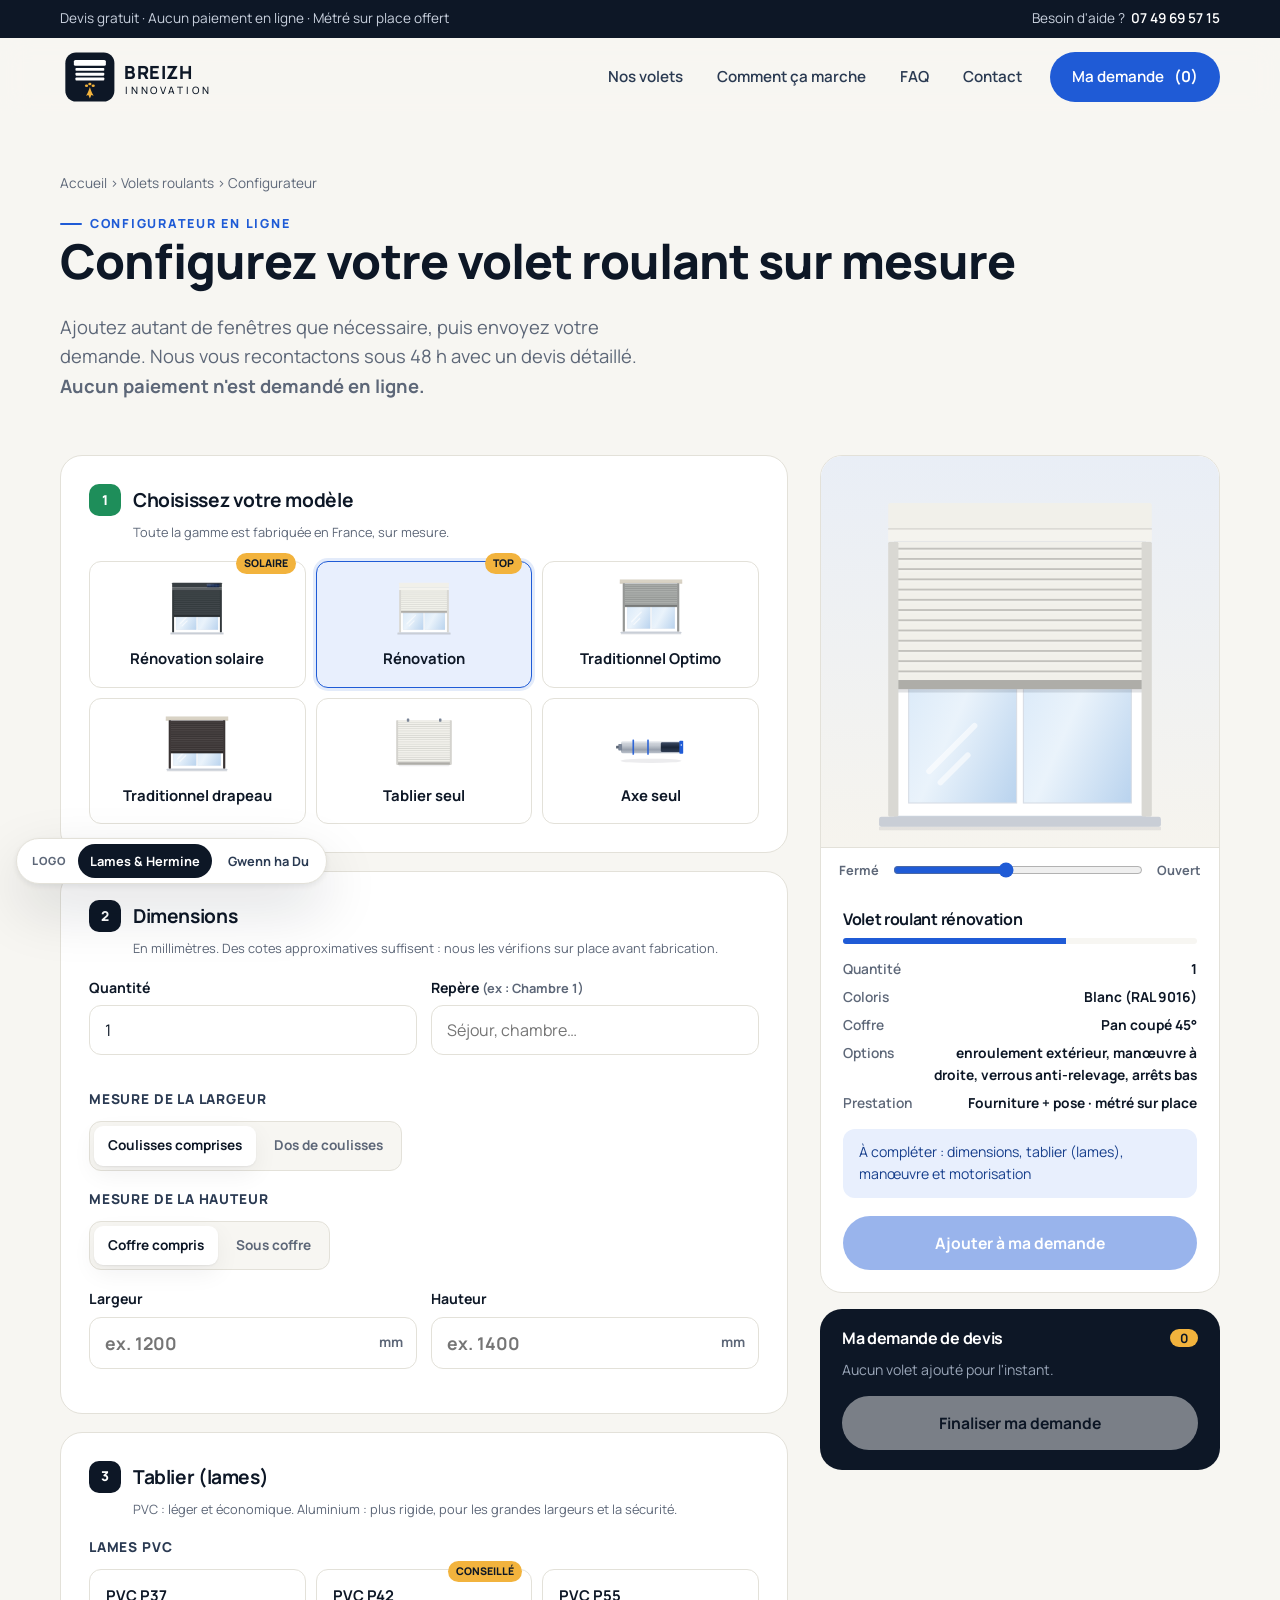
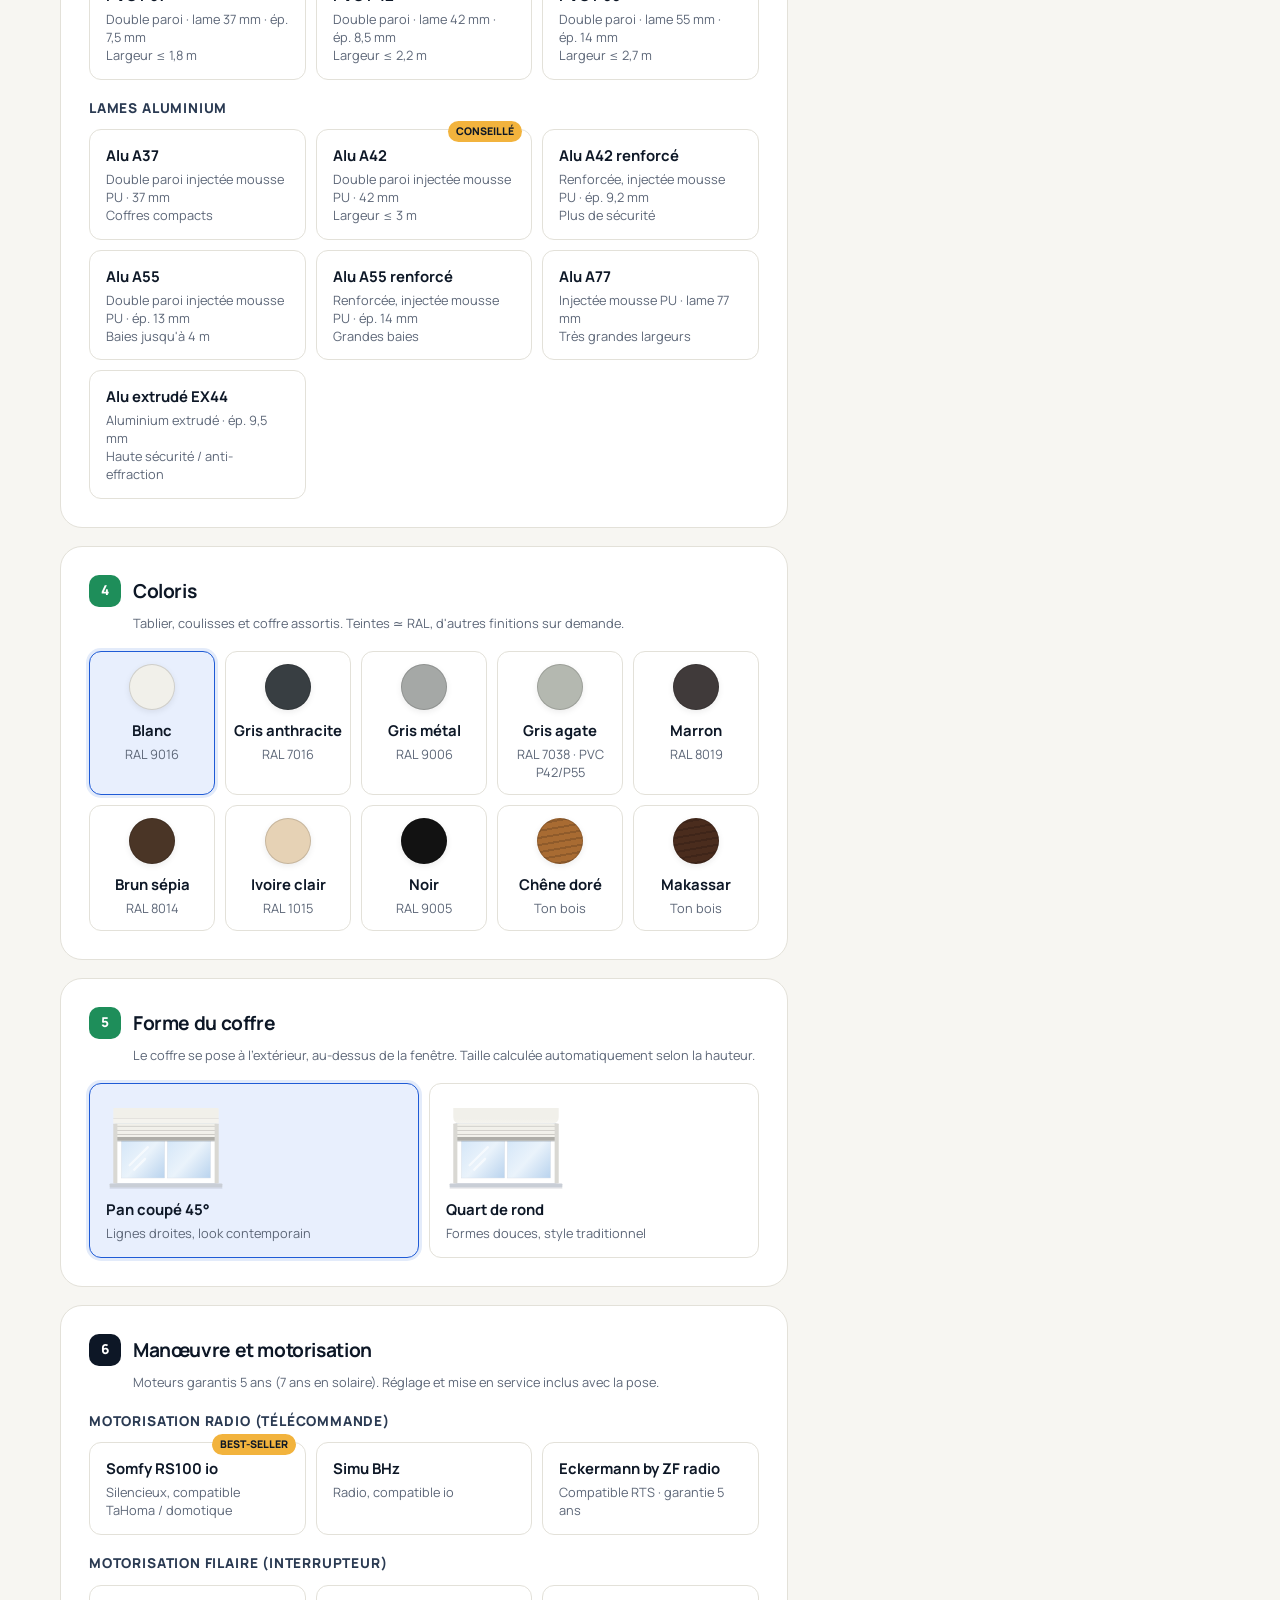
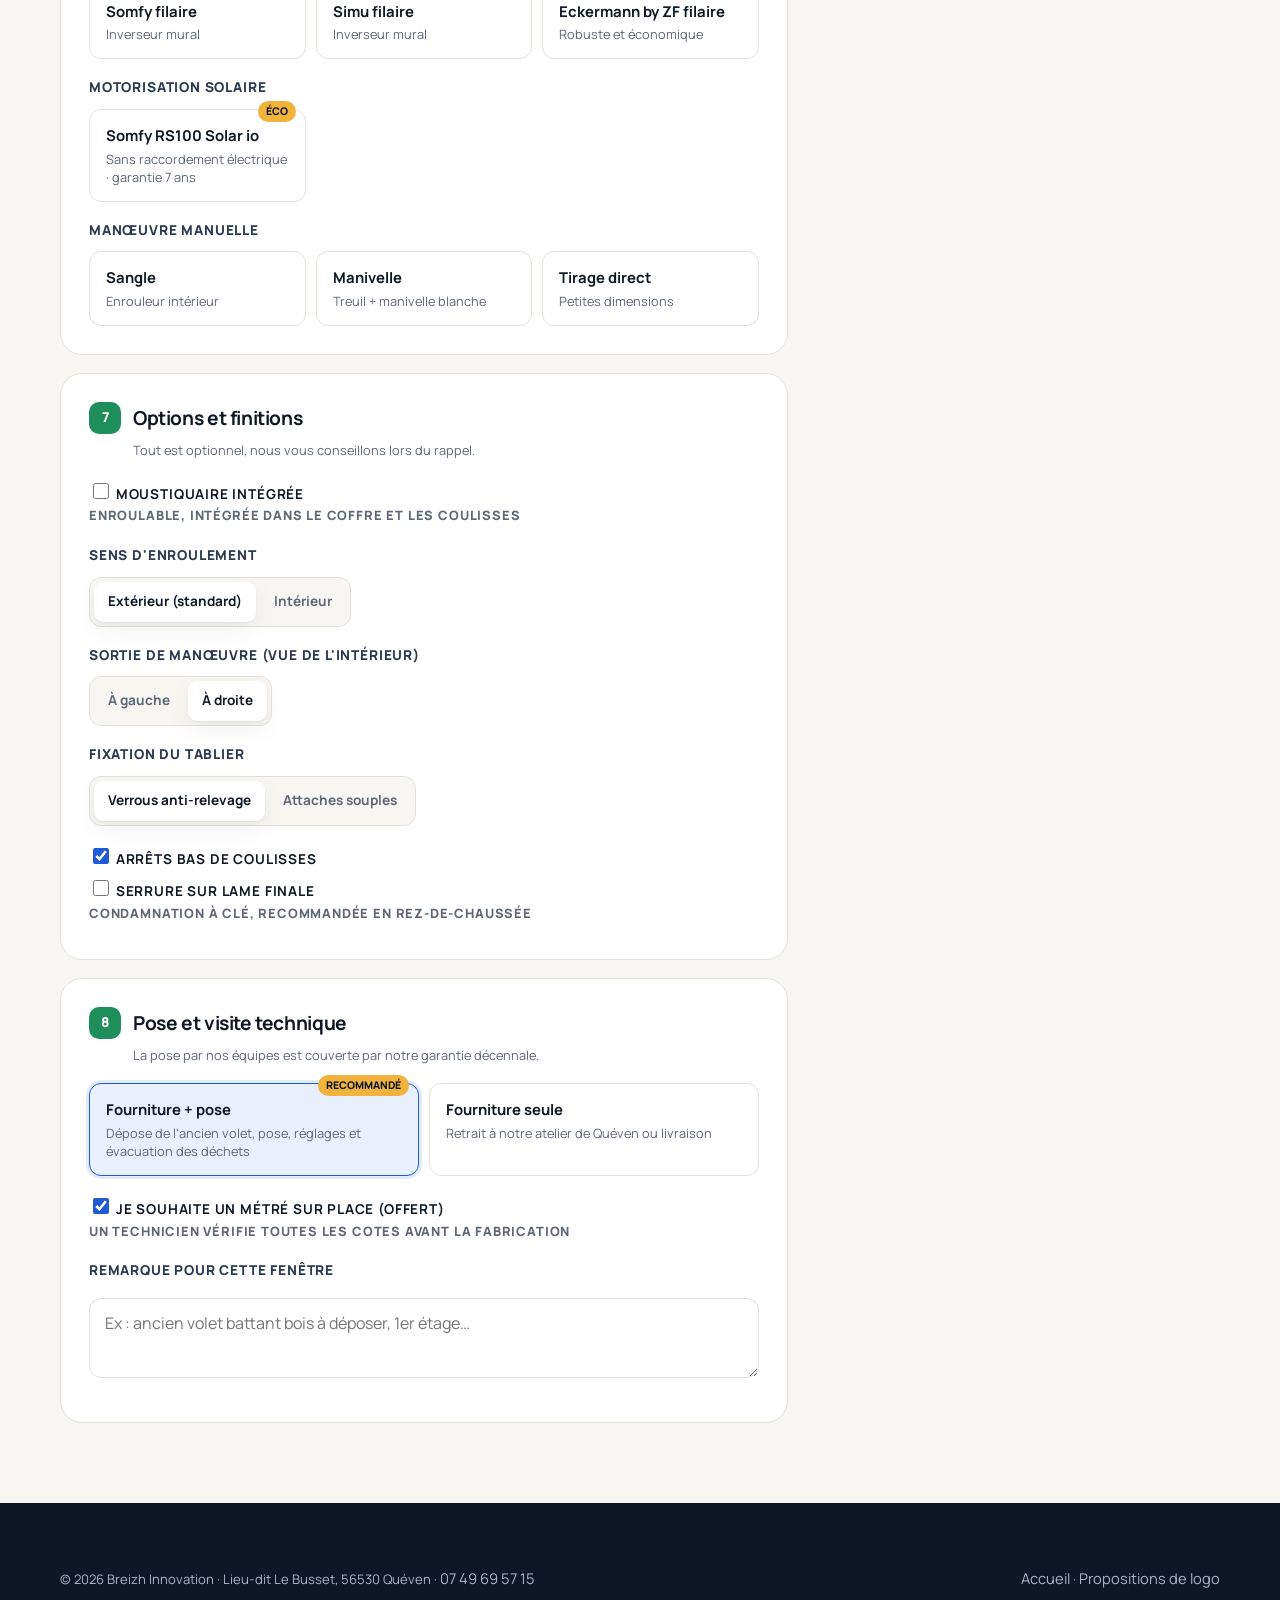
==== commande.html @ 9091b559 "Site Breizh Innovation : volets roulants sur mesure Co-Authored-By: Claude Opus 5.5 <noreply@anthrop" ====
<!doctype html>
<html lang="fr">
<head>
<meta charset="utf-8">
<meta name="viewport" content="width=device-width, initial-scale=1">
<meta name="robots" content="noindex">
<title>Configurer mon volet roulant — Breizh Innovation</title>
<meta name="description" content="Configurez votre volet roulant sur mesure en ligne : dimensions, tablier, coloris, motorisation. Devis gratuit sous 48 h, sans paiement en ligne.">
<link rel="icon" href="assets/favicon.svg" type="image/svg+xml">
<link rel="preconnect" href="https://fonts.googleapis.com">
<link rel="preconnect" href="https://fonts.gstatic.com" crossorigin>
<link href="https://fonts.googleapis.com/css2?family=Manrope:wght@400;500;600;700;800&display=swap" rel="stylesheet">
<link rel="stylesheet" href="assets/css/style.css">
</head>
<body>

<div class="topbar">
  <div class="container">
    <span class="hide-sm">Devis gratuit · Aucun paiement en ligne · Métré sur place offert</span>
    <span>Besoin d'aide ? <a href="tel:+33749695715">07 49 69 57 15</a></span>
  </div>
</div>

<header class="header">
  <div class="container">
    <a class="brand" href="index.html" aria-label="Breizh Innovation, accueil">
      <span class="brand-logo" data-logo="light"></span>
    </a>
    <button class="burger" aria-label="Menu" aria-expanded="false"><span></span><span></span><span></span></button>
    <nav class="nav" aria-label="Navigation principale">
      <a href="index.html#produits">Nos volets</a>
      <a href="index.html#methode">Comment ça marche</a>
      <a href="index.html#faq">FAQ</a>
      <a href="index.html#contact">Contact</a>
      <a class="btn btn-primary" href="#ma-demande">Ma demande <b id="navCount">(0)</b></a>
    </nav>
  </div>
</header>

<main>
  <section class="page-hero">
    <div class="container">
      <div class="breadcrumb"><a href="index.html">Accueil</a> › <a href="index.html#produits">Volets roulants</a> › Configurateur</div>
      <span class="eyebrow">Configurateur en ligne</span>
      <h1 style="font-size:clamp(2rem,4vw,3rem)">Configurez votre volet roulant sur mesure</h1>
      <p class="lead">Ajoutez autant de fenêtres que nécessaire, puis envoyez votre demande. Nous vous recontactons sous 48 h avec un devis détaillé. <strong>Aucun paiement n'est demandé en ligne.</strong></p>
    </div>
  </section>

  <div class="container conf" id="configurator">
    <form class="conf-steps" id="confForm" novalidate autocomplete="off"></form>

    <aside class="conf-aside" aria-label="Aperçu et récapitulatif">
      <div class="preview-card">
        <div class="preview-stage" id="preview"></div>
        <div class="preview-ctrl">
          <span>Fermé</span>
          <input type="range" id="openRange" min="0" max="100" value="45" aria-label="Position du volet dans l'aperçu">
          <span>Ouvert</span>
        </div>
        <div class="recap">
          <h4 id="recapTitle">Récapitulatif</h4>
          <div class="progress" aria-hidden="true"><i id="progressBar"></i></div>
          <dl id="recapList"></dl>
          <div id="recapAlert"></div>
          <div class="actions">
            <button type="button" class="btn btn-primary btn-block" id="addBtn">Ajouter à ma demande</button>
          </div>
        </div>
      </div>

      <div class="cart" id="ma-demande">
        <h4>Ma demande de devis <b id="cartCount">0</b></h4>
        <div id="cartList"><p class="cart-empty">Aucun volet ajouté pour l'instant.</p></div>
        <button type="button" class="btn btn-light btn-block" id="checkoutBtn" disabled>Finaliser ma demande</button>
      </div>
    </aside>
  </div>

  <!-- Finalisation -->
  <section class="checkout section" id="checkout" style="padding-top:0">
    <div class="container" style="max-width:920px">
      <div class="form-card" id="checkoutCard">
        <span class="eyebrow">Dernière étape</span>
        <h2>Vos coordonnées</h2>
        <p class="hint" style="margin-bottom:22px">Vérifiez votre demande et indiquez où nous pouvons vous joindre. Rien n'est facturé à ce stade.</p>
        <div class="order-lines" id="orderLines"></div>

        <form id="customerForm" novalidate>
          <div class="field">
            <span class="conf-group-title">Vous êtes</span>
            <div class="seg">
              <input type="radio" name="profil" id="pPart" value="Particulier" checked><label for="pPart">Particulier</label>
              <input type="radio" name="profil" id="pPro" value="Professionnel"><label for="pPro">Professionnel</label>
            </div>
          </div>
          <div class="row-2">
            <div class="field"><label for="fNom">Nom et prénom <span class="req">*</span></label><input class="input" id="fNom" name="nom" required autocomplete="name"></div>
            <div class="field"><label for="fSoc">Société <span class="hint">(si pro)</span></label><input class="input" id="fSoc" name="societe" autocomplete="organization"></div>
          </div>
          <div class="row-2">
            <div class="field"><label for="fTel">Téléphone <span class="req">*</span></label><input class="input" id="fTel" name="tel" type="tel" required autocomplete="tel"></div>
            <div class="field"><label for="fMail">E-mail <span class="req">*</span></label><input class="input" id="fMail" name="email" type="email" required autocomplete="email"></div>
          </div>
          <div class="field"><label for="fAdr">Adresse du chantier <span class="req">*</span></label><input class="input" id="fAdr" name="adresse" required autocomplete="street-address"></div>
          <div class="row-2">
            <div class="field"><label for="fCp">Code postal <span class="req">*</span></label><input class="input" id="fCp" name="cp" required inputmode="numeric" maxlength="5" autocomplete="postal-code"></div>
            <div class="field"><label for="fVille">Commune <span class="req">*</span></label><input class="input" id="fVille" name="ville" required autocomplete="address-level2"></div>
          </div>
          <div class="row-2">
            <div class="field"><label for="fCreneau">Meilleur moment pour vous rappeler</label>
              <select class="input" id="fCreneau" name="creneau"><option>Peu importe</option><option>Matin (8h–12h)</option><option>Début d'après-midi (13h30–16h)</option><option>Fin de journée (16h–19h)</option></select>
            </div>
            <div class="field"><label for="fDelai">Délai souhaité</label>
              <select class="input" id="fDelai" name="delai"><option>Dès que possible</option><option>Dans le mois</option><option>Dans 1 à 3 mois</option><option>Je me renseigne</option></select>
            </div>
          </div>
          <div class="field"><label for="fMsg">Précisions (accès, étage, photos à envoyer…)</label><textarea class="input" id="fMsg" name="message"></textarea></div>
          <label class="check"><input type="checkbox" id="fRgpd" required> J'accepte que Breizh Innovation utilise ces informations pour établir mon devis et me recontacter. Aucune donnée n'est transmise à des tiers.</label>
          <div class="alert alert-info" style="margin:0 0 18px">
            <svg width="18" height="18" viewBox="0 0 24 24" fill="none" stroke="currentColor" stroke-width="2" stroke-linecap="round" stroke-linejoin="round" style="flex:none;margin-top:2px"><circle cx="12" cy="12" r="10"/><path d="M12 16v-4M12 8h.01"/></svg>
            <span>Votre demande n'engage à rien. Le prix définitif vous est communiqué par devis après vérification des cotes ; le règlement se fait directement avec l'entreprise.</span>
          </div>
          <button class="btn btn-primary btn-block" type="submit">Envoyer ma demande de devis</button>
        </form>
      </div>

      <div class="form-card success" id="successCard" hidden>
        <div class="ico"><svg viewBox="0 0 24 24" fill="none" stroke="currentColor" stroke-width="2.4" stroke-linecap="round" stroke-linejoin="round"><path d="M20 6 9 17l-5-5"/></svg></div>
        <h2>Merci, votre demande est prête !</h2>
        <p class="lead" style="margin:0 auto">Votre messagerie s'est ouverte avec le détail de votre commande : il vous suffit de cliquer sur « Envoyer ». Nous vous rappelons sous 48 h.</p>
        <div class="ref" id="orderRef"></div>
        <div style="display:flex;gap:10px;justify-content:center;flex-wrap:wrap" class="no-print">
          <a class="btn btn-primary" id="mailAgain" href="#">Ouvrir à nouveau l'e-mail</a>
          <button class="btn btn-ghost" type="button" onclick="window.print()">Imprimer le récapitulatif</button>
          <a class="btn btn-ghost" href="index.html">Retour à l'accueil</a>
        </div>
      </div>
    </div>
  </section>
</main>

<footer class="footer">
  <div class="container">
    <div class="footer-bottom" style="margin-top:0;border:0;padding-top:0">
      <span>© <span data-year></span> Breizh Innovation · Lieu-dit Le Busset, 56530 Quéven · <a href="tel:+33749695715">07 49 69 57 15</a></span>
      <span><a href="index.html">Accueil</a> · <a href="logos.html">Propositions de logo</a></span>
    </div>
  </div>
</footer>

<script src="assets/js/common.js"></script>
<script src="assets/js/configurateur.js"></script>
</body>
</html>
---- assets/css/style.css ----
/* ==========================================================
   Breizh Innovation — Volets roulants sur mesure
   ========================================================== */
:root{
  --ink:#0D1726;
  --ink-2:#18253A;
  --ink-3:#2A3A52;
  --paper:#F7F6F2;
  --white:#FFFFFF;
  --line:#E3E1D9;
  --muted:#5D6778;
  --accent:#1F5BD6;
  --accent-dark:#1747A8;
  --accent-soft:#E8EFFD;
  --gold:#F2B33D;
  --ok:#1E8E5A;
  --danger:#C53B3B;
  --radius:14px;
  --radius-lg:22px;
  --shadow:0 1px 2px rgba(13,23,38,.06),0 8px 24px rgba(13,23,38,.06);
  --shadow-lg:0 2px 6px rgba(13,23,38,.08),0 24px 60px rgba(13,23,38,.14);
  --font:"Manrope",system-ui,-apple-system,"Segoe UI",Roboto,sans-serif;
  --max:1200px;
}
*{box-sizing:border-box}
html{scroll-behavior:smooth}
body{margin:0;font-family:var(--font);color:var(--ink);background:var(--paper);line-height:1.6;-webkit-font-smoothing:antialiased;font-size:16px}
img,svg{display:block;max-width:100%}
a{color:inherit}
h1,h2,h3,h4{line-height:1.15;margin:0 0 .5em;letter-spacing:-.02em}
h1{font-size:clamp(2.2rem,5vw,3.8rem);font-weight:800}
h2{font-size:clamp(1.8rem,3.4vw,2.6rem);font-weight:800}
h3{font-size:1.2rem;font-weight:700}
p{margin:0 0 1em}
.container{width:100%;max-width:var(--max);margin:0 auto;padding:0 20px}
.eyebrow{display:inline-flex;align-items:center;gap:8px;font-size:.78rem;font-weight:800;letter-spacing:.14em;text-transform:uppercase;color:var(--accent)}
.eyebrow::before{content:"";width:22px;height:2px;background:currentColor;border-radius:2px}
.lead{font-size:1.15rem;color:var(--muted);max-width:620px}
.section{padding:96px 0}
.section-head{display:flex;justify-content:space-between;align-items:end;gap:24px;margin-bottom:44px;flex-wrap:wrap}
.section-head p{margin:0}
.center{text-align:center}
.center .lead{margin-inline:auto}

/* Buttons */
.btn{display:inline-flex;align-items:center;justify-content:center;gap:10px;padding:14px 24px;border-radius:999px;font-weight:700;font-size:.98rem;text-decoration:none;border:2px solid transparent;cursor:pointer;transition:.2s ease;font-family:inherit;white-space:nowrap}
.btn svg{width:18px;height:18px}
.btn-primary{background:var(--accent);color:#fff}
.btn-primary:hover{background:var(--accent-dark);transform:translateY(-1px);box-shadow:0 10px 24px rgba(31,91,214,.3)}
.btn-dark{background:var(--ink);color:#fff}
.btn-dark:hover{background:var(--ink-3)}
.btn-ghost{background:transparent;border-color:var(--line);color:var(--ink)}
.btn-ghost:hover{border-color:var(--ink)}
.btn-light{background:#fff;color:var(--ink)}
.btn-light:hover{background:var(--paper)}
.btn-outline-light{border-color:rgba(255,255,255,.35);color:#fff}
.btn-outline-light:hover{border-color:#fff}
.btn-sm{padding:10px 18px;font-size:.9rem}
.btn-block{width:100%}
.btn[disabled]{opacity:.45;pointer-events:none}

/* Top bar & header */
.topbar{background:var(--ink);color:#C9D1DE;font-size:.85rem}
.topbar .container{display:flex;justify-content:space-between;gap:16px;padding-top:8px;padding-bottom:8px;flex-wrap:wrap}
.topbar a{text-decoration:none;color:#fff;font-weight:600}
.topbar span{display:inline-flex;align-items:center;gap:6px}
.header{position:sticky;top:0;z-index:50;background:rgba(247,246,242,.88);backdrop-filter:saturate(1.4) blur(14px);border-bottom:1px solid transparent;transition:.25s}
.header.scrolled{border-color:var(--line);background:rgba(255,255,255,.92)}
.header .container{display:flex;align-items:center;justify-content:space-between;height:78px;gap:20px}
.brand{display:flex;align-items:center;gap:12px;text-decoration:none}
.brand img{height:50px;width:auto;border-radius:4px}
.brand-logo{display:block;height:64px;min-width:150px}
.brand-logo svg{height:100%;width:auto}
.footer .brand-logo{height:72px}
.logo-switch{position:fixed;left:16px;bottom:16px;z-index:90;display:flex;align-items:center;gap:4px;background:#fff;border:1px solid var(--line);border-radius:999px;padding:5px;box-shadow:var(--shadow-lg);font-size:.8rem}
.logo-switch span{font-weight:800;color:var(--muted);padding:0 8px 0 10px;text-transform:uppercase;letter-spacing:.08em;font-size:.7rem}
.logo-switch button{border:0;background:none;font-family:inherit;font-weight:700;font-size:.8rem;padding:8px 12px;border-radius:999px;cursor:pointer;color:var(--ink-3)}
.logo-switch button[aria-pressed="true"]{background:var(--ink);color:#fff}
.brand-text{display:flex;flex-direction:column;line-height:1.05}
.brand-text strong{font-size:1.05rem;font-weight:800;letter-spacing:.02em}
.brand-text small{font-size:.72rem;color:var(--muted);font-weight:600;letter-spacing:.06em;text-transform:uppercase}
.nav{display:flex;align-items:center;gap:6px}
.nav a{white-space:nowrap;text-decoration:none;font-weight:600;font-size:.95rem;padding:10px 14px;border-radius:999px;color:var(--ink-3)}
.nav a:hover,.nav a.active{color:var(--ink);background:rgba(13,23,38,.06)}
.nav .btn{margin-left:8px;padding:11px 20px;color:#fff}
.nav .btn:hover{background:var(--accent-dark);color:#fff}
.burger{display:none;background:none;border:0;width:44px;height:44px;cursor:pointer;border-radius:10px}
.burger span{display:block;width:22px;height:2px;background:var(--ink);margin:5px auto;border-radius:2px;transition:.25s}

/* Hero */
.hero{position:relative;overflow:hidden;padding:72px 0 96px}
.hero::before{content:"";position:absolute;inset:0;background:radial-gradient(900px 500px at 85% 10%,rgba(31,91,214,.12),transparent 60%),radial-gradient(700px 400px at 0% 100%,rgba(242,179,61,.12),transparent 60%);pointer-events:none}
.hero .container{position:relative;display:grid;grid-template-columns:1.05fr .95fr;gap:56px;align-items:center}
.hero h1 span{color:var(--accent)}
.hero .lead{margin-bottom:30px}
.hero-ctas{display:flex;gap:12px;flex-wrap:wrap;margin-bottom:36px}
.hero-proof{display:flex;gap:28px;flex-wrap:wrap}
.hero-proof div{display:flex;flex-direction:column}
.hero-proof strong{font-size:1.7rem;font-weight:800;letter-spacing:-.02em}
.hero-proof small{color:var(--muted);font-size:.85rem;font-weight:600}
.hero-visual{position:relative}
.hero-card{background:#fff;border-radius:var(--radius-lg);box-shadow:var(--shadow-lg);padding:22px;position:relative}
.hero-card svg{width:100%;height:auto}
.hero-badge{position:absolute;background:#fff;border-radius:14px;box-shadow:var(--shadow-lg);padding:12px 16px;display:flex;align-items:center;gap:12px;font-size:.85rem;font-weight:700}
.hero-badge small{display:block;color:var(--muted);font-weight:600;font-size:.75rem}
.hero-badge .ico{width:38px;height:38px;border-radius:10px;display:grid;place-items:center;background:var(--accent-soft);color:var(--accent)}
.hero-badge .ico svg{width:20px;height:20px}
.hero-badge.b1{left:-28px;bottom:48px}
.hero-badge.b2{right:-18px;top:46%}
.hero-remote{display:flex;justify-content:center;gap:10px;margin-top:14px}
.hero-remote button{width:44px;height:44px;border-radius:12px;border:1px solid var(--line);background:var(--paper);cursor:pointer;display:grid;place-items:center;transition:.2s}
.hero-remote button:hover{background:var(--ink);color:#fff;border-color:var(--ink)}
.hero-remote button svg{width:18px;height:18px}

/* Trust strip */
.trust{background:var(--ink);color:#fff;padding:28px 0}
.trust .container{display:grid;grid-template-columns:repeat(4,1fr);gap:20px}
.trust-item{display:flex;align-items:center;gap:14px}
.trust-item .ico{flex:none;width:46px;height:46px;border-radius:12px;background:rgba(255,255,255,.08);display:grid;place-items:center;color:var(--gold)}
.trust-item .ico svg{width:22px;height:22px}
.trust-item strong{display:block;font-size:.98rem}
.trust-item small{color:#9AA6B8;font-size:.82rem}

/* Product cards */
.products{display:grid;grid-template-columns:repeat(3,1fr);gap:22px}
.product{background:#fff;border:1px solid var(--line);border-radius:var(--radius-lg);overflow:hidden;display:flex;flex-direction:column;transition:.25s}
.product:hover{transform:translateY(-4px);box-shadow:var(--shadow-lg);border-color:transparent}
.product-visual{background:linear-gradient(180deg,#EEF2F8,#F7F6F2);padding:26px 30px 0;position:relative;aspect-ratio:4/3;display:flex;align-items:flex-end;justify-content:center}
.product-visual svg{height:90%;width:auto;max-width:82%}
.product-tag{position:absolute;top:16px;left:16px;background:var(--ink);color:#fff;font-size:.72rem;font-weight:800;padding:6px 10px;border-radius:999px;letter-spacing:.04em;text-transform:uppercase}
.product-tag.gold{background:var(--gold);color:var(--ink)}
.product-body{padding:24px;display:flex;flex-direction:column;flex:1}
.product-body p{color:var(--muted);font-size:.95rem}
.product-feats{list-style:none;padding:0;margin:0 0 22px;display:flex;flex-wrap:wrap;gap:6px}
.product-feats li{font-size:.78rem;font-weight:700;background:var(--paper);border:1px solid var(--line);padding:5px 10px;border-radius:999px;color:var(--ink-3)}
.product-actions{margin-top:auto;display:flex;gap:10px}
.product-actions .btn{flex:1;padding:12px 16px;font-size:.9rem}

/* Steps */
.steps{display:grid;grid-template-columns:repeat(4,1fr);gap:20px;counter-reset:step}
.step{background:#fff;border:1px solid var(--line);border-radius:var(--radius-lg);padding:28px 24px;position:relative}
.step::before{counter-increment:step;content:"0" counter(step);font-size:.85rem;font-weight:800;color:var(--accent);background:var(--accent-soft);padding:6px 10px;border-radius:8px;display:inline-block;margin-bottom:18px}
.step p{color:var(--muted);font-size:.95rem;margin:0}

/* Split section */
.split{display:grid;grid-template-columns:1fr 1fr;gap:64px;align-items:center}
.feature-list{list-style:none;padding:0;margin:26px 0 0;display:grid;gap:18px}
.feature-list li{display:flex;gap:14px}
.feature-list .ico{flex:none;width:42px;height:42px;border-radius:12px;background:var(--accent-soft);color:var(--accent);display:grid;place-items:center}
.feature-list .ico svg{width:20px;height:20px}
.feature-list strong{display:block}
.feature-list span{color:var(--muted);font-size:.95rem}
.dark{background:var(--ink);color:#fff}
.dark .lead,.dark .feature-list span{color:#A9B4C6}
.dark .feature-list .ico{background:rgba(255,255,255,.08);color:var(--gold)}
.dark .eyebrow{color:var(--gold)}

/* Motor brands */
.motors{display:grid;grid-template-columns:repeat(3,1fr);gap:16px;margin-top:8px}
.motor{background:var(--ink-2);border:1px solid rgba(255,255,255,.08);border-radius:var(--radius);padding:22px}
.motor strong{font-size:1.25rem;letter-spacing:.02em}
.motor p{color:#A9B4C6;font-size:.9rem;margin:.4em 0 0}
.motor .pill{display:inline-block;margin-top:12px;font-size:.75rem;font-weight:700;color:var(--gold);border:1px solid rgba(242,179,61,.35);padding:3px 10px;border-radius:999px}

/* Colors band */
.swatch-band{display:flex;flex-wrap:wrap;gap:14px;margin-top:28px}
.swatch-chip{display:flex;align-items:center;gap:10px;background:#fff;border:1px solid var(--line);padding:8px 14px 8px 8px;border-radius:999px;font-size:.85rem;font-weight:700}
.swatch-chip i{width:28px;height:28px;border-radius:50%;box-shadow:inset 0 0 0 1px rgba(0,0,0,.12)}

/* Zone */
.zone-card{background:#fff;border-radius:var(--radius-lg);border:1px solid var(--line);padding:28px}
.cities{display:flex;flex-wrap:wrap;gap:8px;margin-top:18px}
.cities span{background:var(--paper);border:1px solid var(--line);padding:6px 12px;border-radius:999px;font-size:.85rem;font-weight:600}

/* FAQ */
.faq{max-width:820px;margin:0 auto}
.faq details{background:#fff;border:1px solid var(--line);border-radius:var(--radius);margin-bottom:12px;padding:0 22px}
.faq summary{cursor:pointer;list-style:none;padding:20px 0;font-weight:700;display:flex;justify-content:space-between;gap:16px;align-items:center}
.faq summary::-webkit-details-marker{display:none}
.faq summary::after{content:"+";font-size:1.5rem;font-weight:400;color:var(--accent);transition:.2s}
.faq details[open] summary::after{transform:rotate(45deg)}
.faq details p{color:var(--muted);padding-bottom:20px;margin:0}

/* CTA band */
.cta-band{background:linear-gradient(120deg,var(--accent),#163E95);color:#fff;border-radius:28px;padding:56px;display:flex;justify-content:space-between;align-items:center;gap:30px;flex-wrap:wrap;position:relative;overflow:hidden}
.cta-band::after{content:"";position:absolute;right:-40px;top:-40px;width:320px;height:320px;background:repeating-linear-gradient(0deg,rgba(255,255,255,.07) 0 14px,transparent 14px 22px);border-radius:24px;transform:rotate(-8deg)}
.cta-band h2{margin:0 0 .3em}
.cta-band p{margin:0;color:#D6E1FA}
.cta-band .actions{display:flex;gap:12px;flex-wrap:wrap;position:relative;z-index:1}

/* Contact */
.contact-grid{display:grid;grid-template-columns:.9fr 1.1fr;gap:40px}
.info-card{background:var(--ink);color:#fff;border-radius:var(--radius-lg);padding:36px}
.info-row{display:flex;gap:14px;padding:16px 0;border-bottom:1px solid rgba(255,255,255,.08)}
.info-row:last-child{border:0}
.info-row .ico{flex:none;width:40px;height:40px;border-radius:10px;background:rgba(255,255,255,.08);color:var(--gold);display:grid;place-items:center}
.info-row .ico svg{width:18px;height:18px}
.info-row small{display:block;color:#9AA6B8;font-size:.8rem;font-weight:600}
.info-row a{text-decoration:none;font-weight:700}
.form-card{background:#fff;border:1px solid var(--line);border-radius:var(--radius-lg);padding:36px}

/* Forms */
.field{display:flex;flex-direction:column;gap:6px;margin-bottom:16px}
.field label{font-weight:700;font-size:.88rem}
.field label .req{color:var(--danger)}
.input,select.input,textarea.input{font-family:inherit;font-size:1rem;padding:13px 15px;border:1.5px solid var(--line);border-radius:12px;background:#fff;color:var(--ink);transition:.15s;width:100%}
.input:focus{outline:none;border-color:var(--accent);box-shadow:0 0 0 4px rgba(31,91,214,.12)}
.input.invalid{border-color:var(--danger)}
textarea.input{min-height:120px;resize:vertical}
.row-2{display:grid;grid-template-columns:1fr 1fr;gap:14px}
.check{display:flex;gap:10px;align-items:flex-start;font-size:.88rem;color:var(--muted);margin:8px 0 18px}
.check input{margin-top:4px;accent-color:var(--accent);width:16px;height:16px}
.hint{font-size:.8rem;color:var(--muted)}
.error-msg{font-size:.8rem;color:var(--danger);font-weight:600}

/* Footer */
.footer{background:var(--ink);color:#A9B4C6;padding:64px 0 28px;margin-top:0}
.footer-grid{display:grid;grid-template-columns:1.4fr 1fr 1fr 1fr;gap:36px}
.footer h4{color:#fff;font-size:.95rem;margin-bottom:14px}
.footer ul{list-style:none;padding:0;margin:0;display:grid;gap:8px}
.footer a{text-decoration:none;font-size:.92rem}
.footer a:hover{color:#fff}
.footer .brand img{background:#fff;padding:4px}
.footer .brand-text strong{color:#fff}
.footer-bottom{border-top:1px solid rgba(255,255,255,.08);margin-top:44px;padding-top:22px;display:flex;justify-content:space-between;gap:12px;flex-wrap:wrap;font-size:.82rem}

/* Page hero (inner pages) */
.page-hero{padding:56px 0 36px}
.breadcrumb{font-size:.85rem;color:var(--muted);margin-bottom:12px}
.breadcrumb a{text-decoration:none}
.breadcrumb a:hover{color:var(--accent)}

/* ================= Configurateur ================= */
.conf{display:grid;grid-template-columns:1fr 400px;gap:32px;align-items:start;padding-bottom:80px}
.conf-steps{display:grid;gap:18px}
.conf-card{background:#fff;border:1px solid var(--line);border-radius:var(--radius-lg);padding:28px}
.conf-card h3{display:flex;align-items:center;gap:12px;margin-bottom:6px}
.conf-card h3 .n{width:32px;height:32px;border-radius:10px;background:var(--ink);color:#fff;display:grid;place-items:center;font-size:.85rem;font-weight:800;flex:none}
.conf-card h3 .n.done{background:var(--ok)}
.conf-card > .hint{margin:0 0 18px 44px}
.conf-group{margin-top:18px}
.conf-group > label,.conf-group-title{display:block;font-weight:800;font-size:.85rem;margin-bottom:10px;color:var(--ink-3);text-transform:uppercase;letter-spacing:.06em}
.choices{display:grid;grid-template-columns:repeat(auto-fill,minmax(180px,1fr));gap:10px}
.choices.cols-2{grid-template-columns:repeat(2,1fr)}
.choice{position:relative}
.choice input{position:absolute;opacity:0;pointer-events:none}
.choice label{display:flex;flex-direction:column;gap:3px;height:100%;padding:14px 16px;border:1.5px solid var(--line);border-radius:12px;cursor:pointer;transition:.15s;background:#fff}
.choice label strong{font-size:.93rem}
.choice label span{font-size:.8rem;color:var(--muted);line-height:1.4}
.choice label:hover{border-color:#B9C2D2}
.choice input:checked + label{border-color:var(--accent);background:var(--accent-soft);box-shadow:0 0 0 3px rgba(31,91,214,.12)}
.choice input:focus-visible + label{outline:2px solid var(--accent);outline-offset:2px}
.choice input:disabled + label{opacity:.4;cursor:not-allowed}
.choice .badge{position:absolute;top:-8px;right:10px;background:var(--gold);color:var(--ink);font-size:.66rem;font-weight:800;padding:2px 8px;border-radius:999px;text-transform:uppercase}
.product-choices{grid-template-columns:repeat(3,1fr)}
.product-choices label{align-items:center;text-align:center;padding:16px 12px}
.product-choices label svg{width:72px;height:60px;margin-bottom:6px}
.swatches{display:grid;grid-template-columns:repeat(auto-fill,minmax(112px,1fr));gap:10px}
.swatches label{align-items:center;text-align:center;padding:12px 8px}
.swatches i{width:46px;height:46px;border-radius:50%;box-shadow:inset 0 0 0 1px rgba(0,0,0,.14),0 2px 6px rgba(0,0,0,.08);margin-bottom:6px}
.dims{display:grid;grid-template-columns:repeat(2,1fr);gap:14px}
.dim-input{position:relative}
.dim-input .input{padding-right:52px;font-weight:700;font-size:1.1rem}
.dim-input em{position:absolute;right:14px;top:50%;transform:translateY(-50%);font-style:normal;font-weight:700;color:var(--muted);font-size:.85rem}
.toggle-row{display:flex;gap:8px;flex-wrap:wrap}
.seg{display:inline-flex;background:var(--paper);border:1px solid var(--line);border-radius:12px;padding:4px;gap:4px;flex-wrap:wrap}
.seg input{position:absolute;opacity:0;pointer-events:none}
.seg label{padding:9px 14px;border-radius:9px;font-weight:700;font-size:.85rem;cursor:pointer;color:var(--muted)}
.seg input:checked + label{background:#fff;color:var(--ink);box-shadow:var(--shadow)}
.alert{padding:12px 16px;border-radius:12px;font-size:.88rem;margin-top:14px;display:flex;gap:10px;align-items:flex-start}
.alert-info{background:var(--accent-soft);color:#173F8C}
.alert-warn{background:#FFF4DE;color:#7A4E00}
.alert-err{background:#FDECEC;color:#8E2323}

.conf-aside{position:sticky;top:98px;display:grid;gap:16px}
.preview-card{background:#fff;border:1px solid var(--line);border-radius:var(--radius-lg);overflow:hidden}
.preview-stage{background:linear-gradient(180deg,#E9EEF6,#F6F4EE);padding:22px 30px 0;display:flex;justify-content:center}
.preview-stage svg{width:100%;max-width:300px;height:auto}
.preview-ctrl{display:flex;align-items:center;gap:12px;padding:12px 18px;border-top:1px solid var(--line);font-size:.8rem;color:var(--muted);font-weight:700}
.preview-ctrl input{flex:1;accent-color:var(--accent)}
.recap{padding:18px 22px 22px}
.recap h4{font-size:1rem;margin-bottom:10px}
.recap dl{margin:0;display:grid;grid-template-columns:auto 1fr;gap:6px 14px;font-size:.86rem}
.recap dt{color:var(--muted);font-weight:600}
.recap dd{margin:0;font-weight:700;text-align:right}
.recap .actions{display:grid;gap:10px;margin-top:18px}
.progress{height:6px;background:var(--paper);border-radius:999px;overflow:hidden;margin:4px 0 14px}
.progress i{display:block;height:100%;background:var(--accent);width:0;transition:width .3s}

.cart{background:var(--ink);color:#fff;border-radius:var(--radius-lg);padding:20px 22px}
.cart h4{display:flex;justify-content:space-between;align-items:center;margin-bottom:12px}
.cart h4 b{background:var(--gold);color:var(--ink);border-radius:999px;font-size:.8rem;padding:2px 10px}
.cart-empty{color:#9AA6B8;font-size:.88rem;margin:0}
.cart-item{display:flex;justify-content:space-between;gap:10px;padding:12px 0;border-top:1px solid rgba(255,255,255,.08);font-size:.86rem}
.cart-item small{display:block;color:#9AA6B8}
.cart-item button{background:none;border:0;color:#9AA6B8;cursor:pointer;font-size:.8rem;text-decoration:underline;padding:0;font-family:inherit}
.cart-item button:hover{color:#fff}
.cart .btn{margin-top:14px}

/* Checkout panel */
.checkout{display:none}
.checkout.open{display:block}
.order-lines{display:grid;gap:12px;margin-bottom:24px}
.order-line{display:grid;grid-template-columns:90px 1fr auto;gap:18px;align-items:center;background:var(--paper);border:1px solid var(--line);border-radius:14px;padding:14px}
.order-line svg{width:90px;height:auto}
.order-line p{margin:0;font-size:.85rem;color:var(--muted)}
.order-line .qty{font-weight:800;font-size:1.1rem}
.success{text-align:center;padding:40px 20px}
.success .ico{width:72px;height:72px;border-radius:50%;background:#E3F5EC;color:var(--ok);display:grid;place-items:center;margin:0 auto 18px}
.success .ico svg{width:34px;height:34px}
.ref{display:inline-block;font-family:ui-monospace,Consolas,monospace;background:var(--paper);border:1px dashed var(--line);padding:6px 14px;border-radius:8px;font-weight:700;margin:8px 0 20px}

/* Toast */
.toast{position:fixed;left:50%;bottom:24px;transform:translate(-50%,120px);background:var(--ink);color:#fff;padding:14px 20px;border-radius:14px;box-shadow:var(--shadow-lg);font-weight:700;font-size:.92rem;z-index:100;transition:.35s cubic-bezier(.2,.9,.3,1.2);display:flex;gap:10px;align-items:center}
.toast.show{transform:translate(-50%,0)}
.toast svg{width:18px;height:18px;color:var(--gold)}

/* ================= Logos page ================= */
.logo-grid{display:grid;grid-template-columns:repeat(2,1fr);gap:24px}
.logo-card{background:#fff;border:1px solid var(--line);border-radius:var(--radius-lg);overflow:hidden}
.logo-stage{display:grid;grid-template-columns:1fr 1fr}
.logo-stage > div{display:grid;place-items:center;padding:40px 22px;min-height:200px}
.logo-stage .on-light{background:#fff}
.logo-stage .on-dark{background:var(--ink)}
.logo-stage svg{width:100%;max-width:260px;height:auto}
.logo-meta{padding:22px 24px;border-top:1px solid var(--line)}
.logo-meta h3{display:flex;justify-content:space-between;align-items:center}
.logo-meta h3 small{font-size:.75rem;font-weight:800;color:var(--accent);background:var(--accent-soft);padding:4px 10px;border-radius:999px}
.logo-meta p{color:var(--muted);font-size:.93rem}
.logo-extra{display:flex;align-items:center;gap:14px;flex-wrap:wrap}
.logo-extra .fav{width:48px;height:48px;border-radius:12px;overflow:hidden;box-shadow:var(--shadow)}
.logo-extra .fav svg{width:48px;height:48px}
.palette{display:flex;gap:6px}
.palette i{width:26px;height:26px;border-radius:8px;box-shadow:inset 0 0 0 1px rgba(0,0,0,.1)}
.current-logo{display:flex;gap:28px;align-items:center;background:#fff;border:1px solid var(--line);border-radius:var(--radius-lg);padding:24px;margin-bottom:28px;flex-wrap:wrap}
.current-logo img{height:96px;width:auto}
.current-logo p{color:var(--muted);margin:0;max-width:640px}

/* Reveal animation */
.reveal{opacity:0;transform:translateY(18px);transition:opacity .6s ease,transform .6s ease}
.reveal.in{opacity:1;transform:none}

/* Responsive */
@media (max-width:1080px){
  .conf{grid-template-columns:1fr}
  .conf-aside{position:static}
}
@media (max-width:980px){
  .hero .container,.split,.contact-grid{grid-template-columns:1fr}
  .hero-visual{max-width:560px;margin:0 auto;width:100%}
  .products{grid-template-columns:repeat(2,1fr)}
  .steps{grid-template-columns:repeat(2,1fr)}
  .trust .container{grid-template-columns:repeat(2,1fr)}
  .footer-grid{grid-template-columns:1fr 1fr}
  .logo-grid{grid-template-columns:1fr}
  .motors{grid-template-columns:1fr}
}
@media (max-width:1100px){
  .nav{position:fixed;inset:78px 0 auto 0;background:#fff;flex-direction:column;align-items:stretch;padding:16px 20px 24px;gap:4px;border-bottom:1px solid var(--line);box-shadow:var(--shadow-lg);transform:translateY(-12px);opacity:0;visibility:hidden;transition:.25s;z-index:-1}
  .nav.open{transform:none;opacity:1;visibility:visible}
  .nav .btn{margin:8px 0 0}
  .burger{display:block}
  .burger.open span:nth-child(1){transform:translateY(7px) rotate(45deg)}
  .burger.open span:nth-child(2){opacity:0}
  .burger.open span:nth-child(3){transform:translateY(-7px) rotate(-45deg)}
}
@media (max-width:640px){
  .section{padding:64px 0}
  .container{padding:0 16px}
  .products,.steps,.trust .container,.footer-grid{grid-template-columns:1fr}
  .row-2,.dims{grid-template-columns:1fr}
  .product-choices{grid-template-columns:repeat(2,1fr)}
  .choices.cols-2{grid-template-columns:1fr}
  .hero{padding:40px 0 64px}
  .hero-badge.b1{left:8px;bottom:-20px}
  .hero-badge.b2{right:8px;top:-16px}
  .cta-band{padding:36px 24px}
  .conf-card,.form-card,.info-card{padding:22px}
  .conf-card > .hint{margin-left:0}
  .logo-stage{grid-template-columns:1fr}
  .order-line{grid-template-columns:64px 1fr;}
  .order-line svg{width:64px}
  .order-line .qty{grid-column:2}
  .topbar .container{justify-content:center}
  .topbar .hide-sm{display:none}
  .brand-text small{display:none}
}
@media (prefers-reduced-motion:reduce){*{transition:none!important;animation:none!important}.reveal{opacity:1;transform:none}}
@media print{
  .topbar,.header,.footer,.conf-aside,.no-print{display:none!important}
  body{background:#fff}
}
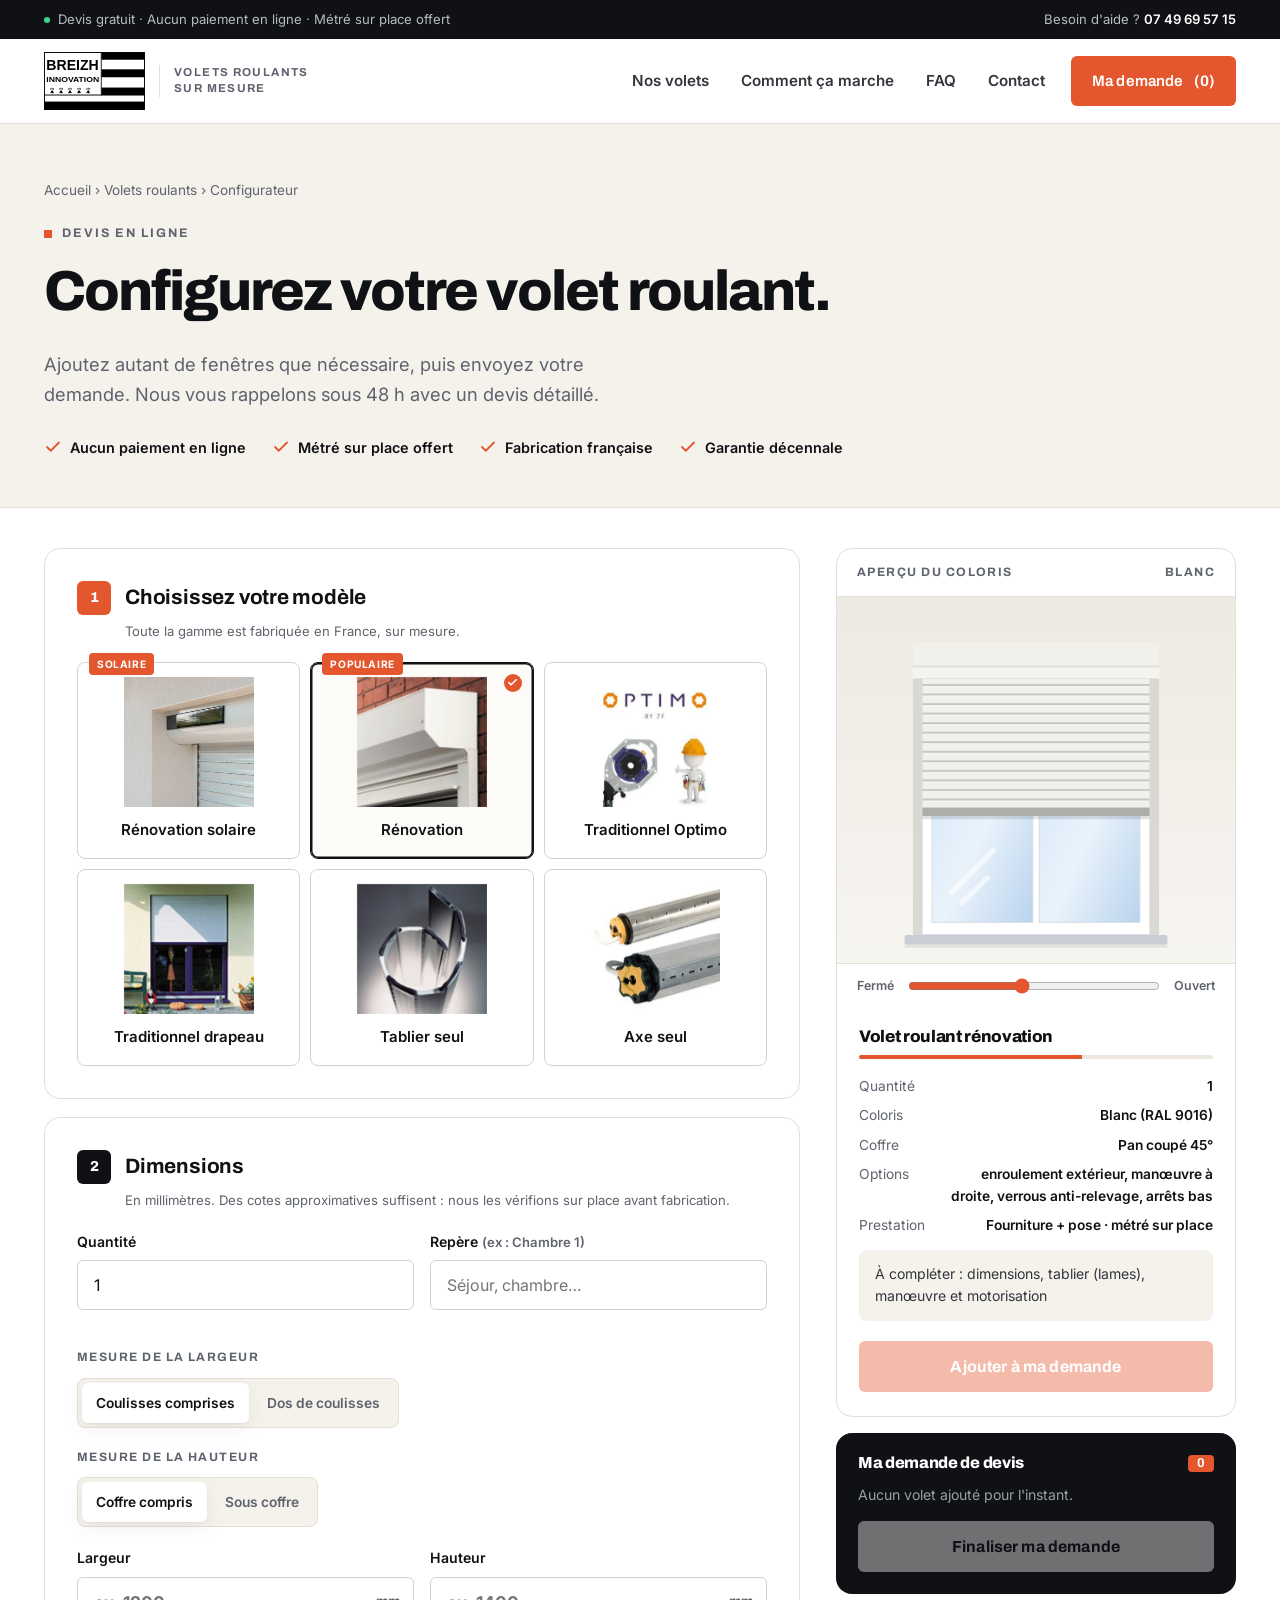
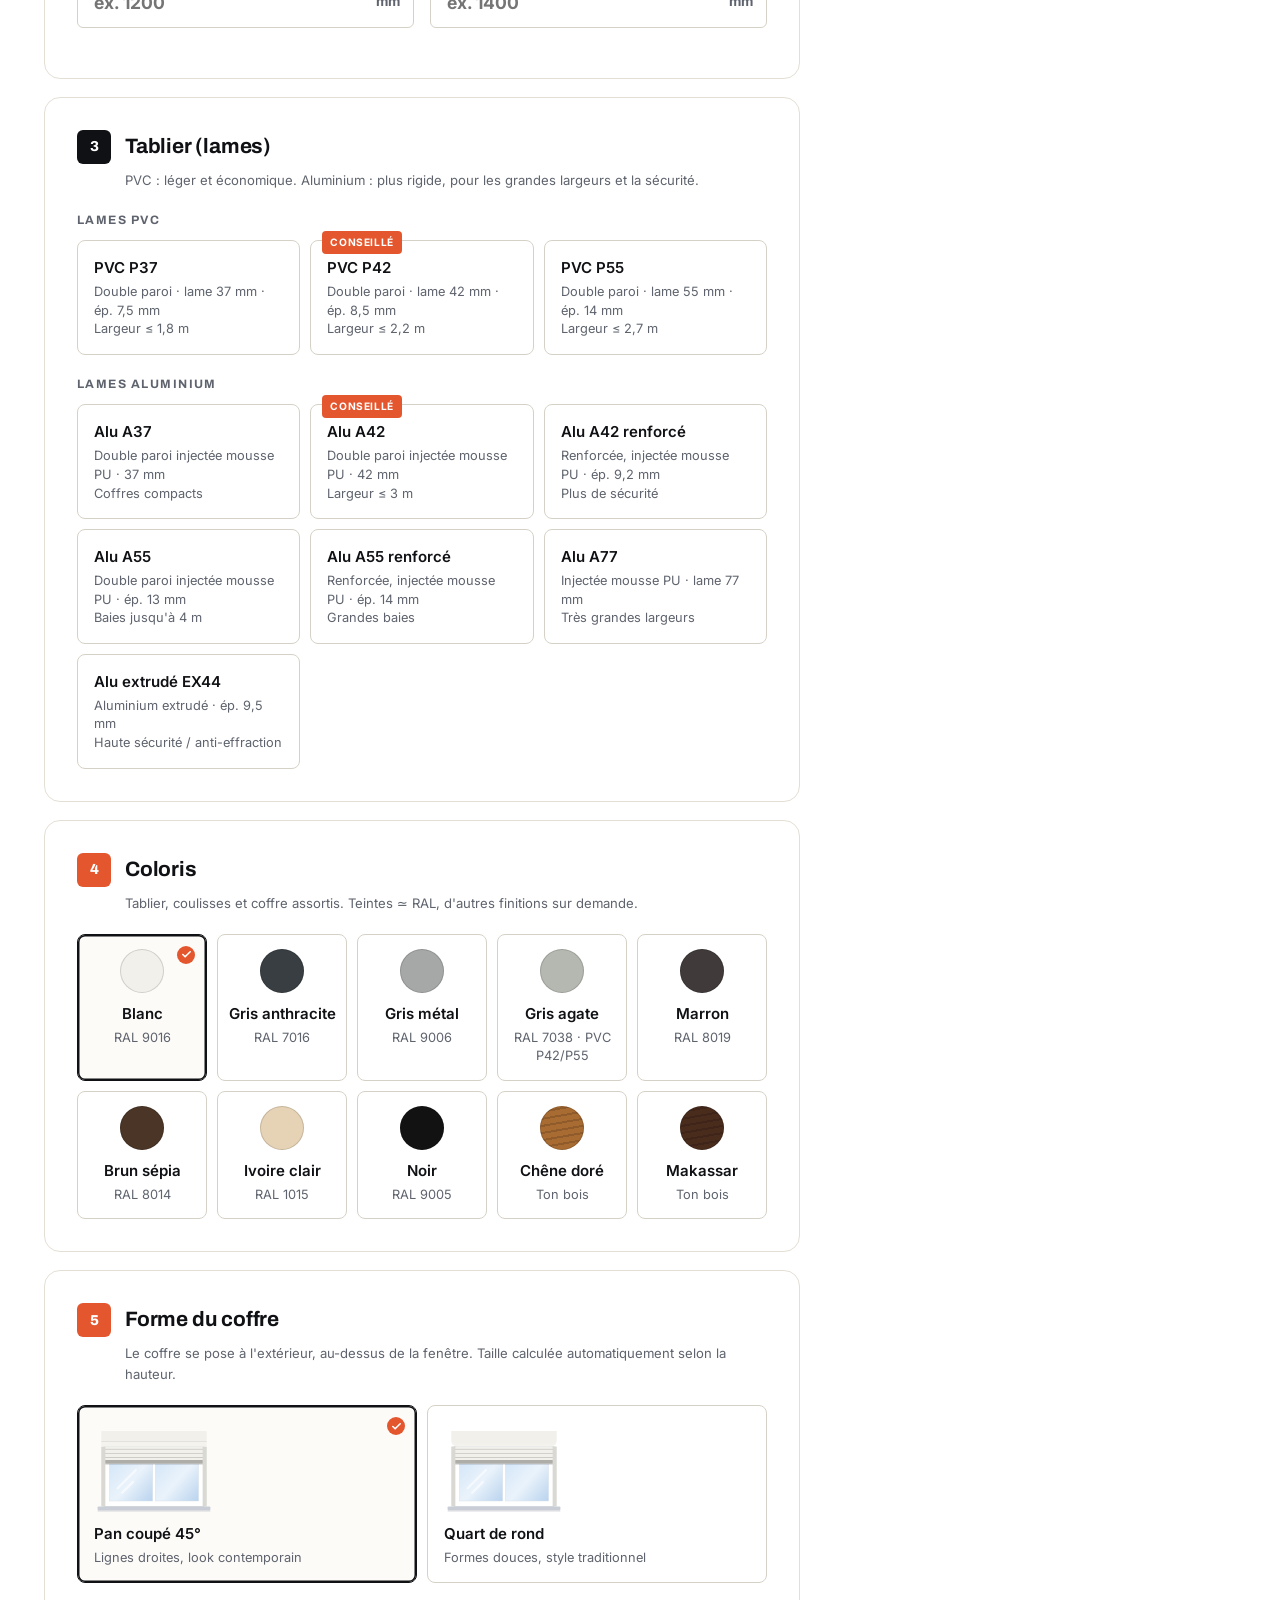
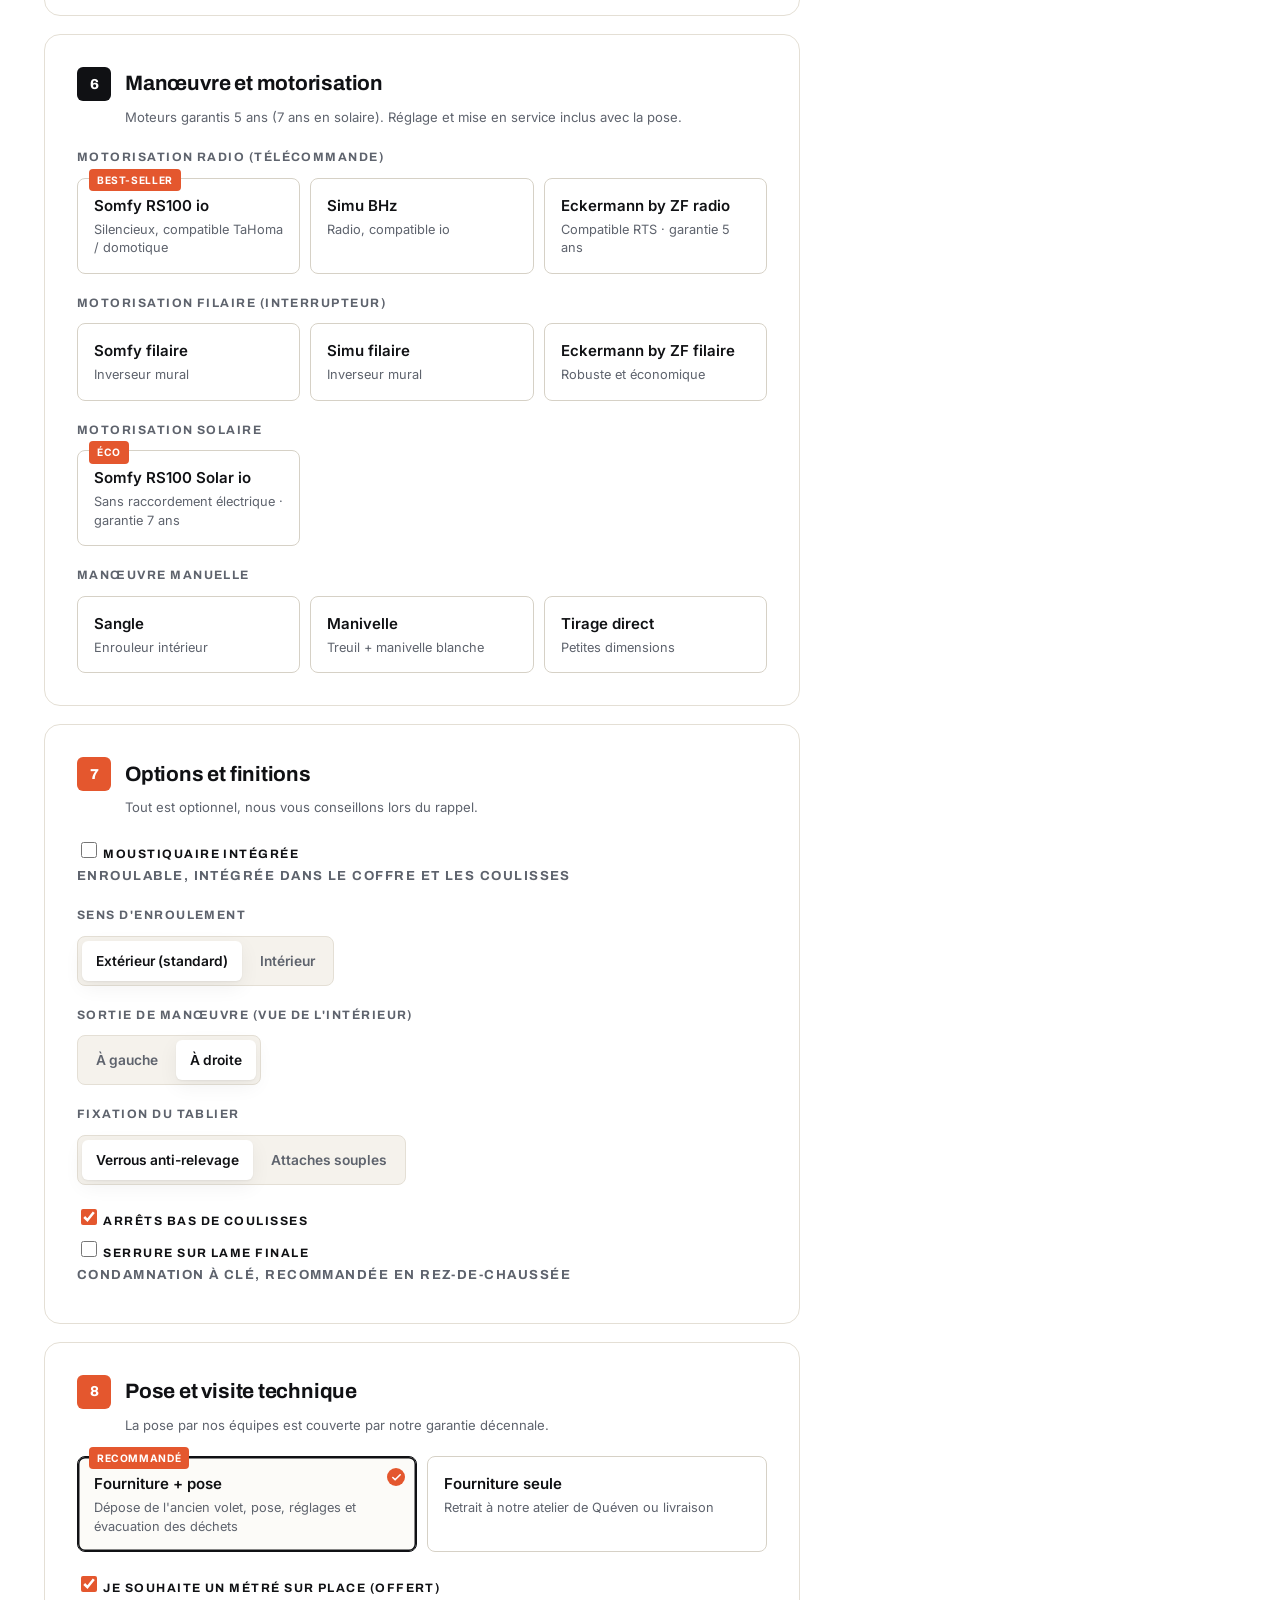
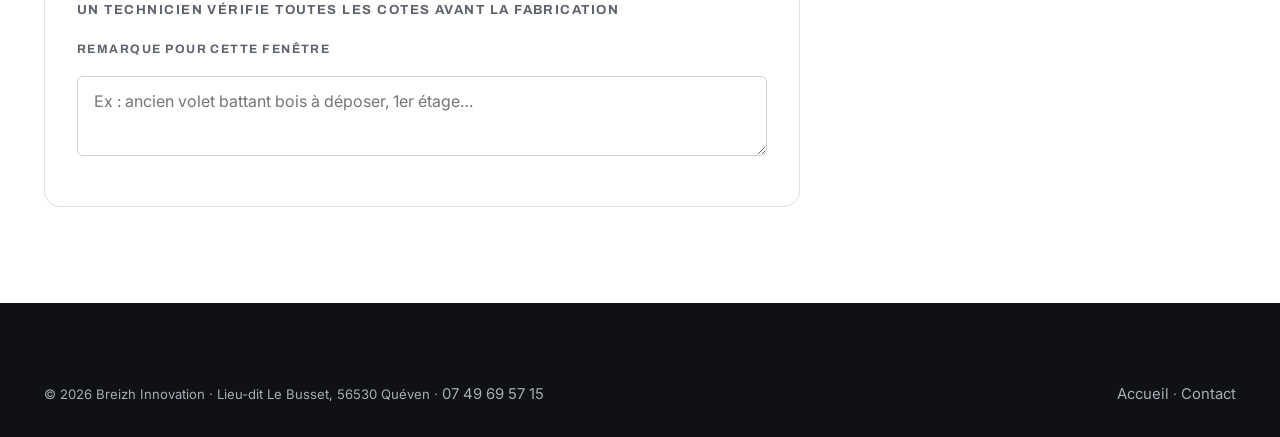
==== commit 8218941e: "Refonte : vrai logo, photos réelles, nouveau design Co-Authored-By: Claude Opus 5.5 <noreply@anthrop" ====
--- a/commande.html
+++ b/commande.html
@@ -9,14 +9,14 @@
 <link rel="icon" href="assets/favicon.svg" type="image/svg+xml">
 <link rel="preconnect" href="https://fonts.googleapis.com">
 <link rel="preconnect" href="https://fonts.gstatic.com" crossorigin>
-<link href="https://fonts.googleapis.com/css2?family=Manrope:wght@400;500;600;700;800&display=swap" rel="stylesheet">
+<link href="https://fonts.googleapis.com/css2?family=Archivo:wght@600;700;800&family=Inter:wght@400;500;600;700&display=swap" rel="stylesheet">
 <link rel="stylesheet" href="assets/css/style.css">
 </head>
 <body>
 
 <div class="topbar">
   <div class="container">
-    <span class="hide-sm">Devis gratuit · Aucun paiement en ligne · Métré sur place offert</span>
+    <span class="hide-sm"><span class="dot"></span>Devis gratuit · Aucun paiement en ligne · Métré sur place offert</span>
     <span>Besoin d'aide ? <a href="tel:+33749695715">07 49 69 57 15</a></span>
   </div>
 </div>
@@ -24,7 +24,8 @@
 <header class="header">
   <div class="container">
     <a class="brand" href="index.html" aria-label="Breizh Innovation, accueil">
-      <span class="brand-logo" data-logo="light"></span>
+      <span class="brand-logo"><img src="assets/logo-breizh-innovation.svg" alt="Breizh Innovation" width="101" height="58"></span>
+      <span class="brand-tag">Volets roulants<br>sur mesure</span>
     </a>
     <button class="burger" aria-label="Menu" aria-expanded="false"><span></span><span></span><span></span></button>
     <nav class="nav" aria-label="Navigation principale">
@@ -41,9 +42,15 @@
   <section class="page-hero">
     <div class="container">
       <div class="breadcrumb"><a href="index.html">Accueil</a> › <a href="index.html#produits">Volets roulants</a> › Configurateur</div>
-      <span class="eyebrow">Configurateur en ligne</span>
-      <h1 style="font-size:clamp(2rem,4vw,3rem)">Configurez votre volet roulant sur mesure</h1>
-      <p class="lead">Ajoutez autant de fenêtres que nécessaire, puis envoyez votre demande. Nous vous recontactons sous 48 h avec un devis détaillé. <strong>Aucun paiement n'est demandé en ligne.</strong></p>
+      <span class="eyebrow">Devis en ligne</span>
+      <h1>Configurez votre volet roulant.</h1>
+      <p class="lead">Ajoutez autant de fenêtres que nécessaire, puis envoyez votre demande. Nous vous rappelons sous 48 h avec un devis détaillé.</p>
+      <div class="assurances">
+        <span><svg viewBox="0 0 24 24" fill="none" stroke="currentColor" stroke-width="2.4" stroke-linecap="round" stroke-linejoin="round"><path d="M20 6 9 17l-5-5"/></svg>Aucun paiement en ligne</span>
+        <span><svg viewBox="0 0 24 24" fill="none" stroke="currentColor" stroke-width="2.4" stroke-linecap="round" stroke-linejoin="round"><path d="M20 6 9 17l-5-5"/></svg>Métré sur place offert</span>
+        <span><svg viewBox="0 0 24 24" fill="none" stroke="currentColor" stroke-width="2.4" stroke-linecap="round" stroke-linejoin="round"><path d="M20 6 9 17l-5-5"/></svg>Fabrication française</span>
+        <span><svg viewBox="0 0 24 24" fill="none" stroke="currentColor" stroke-width="2.4" stroke-linecap="round" stroke-linejoin="round"><path d="M20 6 9 17l-5-5"/></svg>Garantie décennale</span>
+      </div>
     </div>
   </section>
 
@@ -52,6 +59,7 @@
 
     <aside class="conf-aside" aria-label="Aperçu et récapitulatif">
       <div class="preview-card">
+        <div class="preview-head"><span>Aperçu du coloris</span><span id="previewName"></span></div>
         <div class="preview-stage" id="preview"></div>
         <div class="preview-ctrl">
           <span>Fermé</span>
@@ -144,7 +152,7 @@
   <div class="container">
     <div class="footer-bottom" style="margin-top:0;border:0;padding-top:0">
       <span>© <span data-year></span> Breizh Innovation · Lieu-dit Le Busset, 56530 Quéven · <a href="tel:+33749695715">07 49 69 57 15</a></span>
-      <span><a href="index.html">Accueil</a> · <a href="logos.html">Propositions de logo</a></span>
+      <span><a href="index.html">Accueil</a> · <a href="index.html#contact">Contact</a></span>
     </div>
   </div>
 </footer>
--- a/assets/css/style.css
+++ b/assets/css/style.css
@@ -1,392 +1,422 @@
 /* ==========================================================
    Breizh Innovation — Volets roulants sur mesure
+   Système : noir & blanc du Gwenn ha Du + un orange « chantier »
    ========================================================== */
 :root{
-  --ink:#0D1726;
-  --ink-2:#18253A;
-  --ink-3:#2A3A52;
-  --paper:#F7F6F2;
-  --white:#FFFFFF;
-  --line:#E3E1D9;
-  --muted:#5D6778;
-  --accent:#1F5BD6;
-  --accent-dark:#1747A8;
-  --accent-soft:#E8EFFD;
-  --gold:#F2B33D;
+  --ink:#101114;
+  --ink-2:#1B1D22;
+  --ink-3:#33363D;
+  --paper:#FFFFFF;
+  --sand:#F5F2EC;
+  --sand-2:#EDE8DE;
+  --line:#E4DFD5;
+  --muted:#5E636D;
+  --accent:#E4572E;
+  --accent-dark:#C2441D;
+  --accent-soft:#FCEEE8;
   --ok:#1E8E5A;
   --danger:#C53B3B;
-  --radius:14px;
-  --radius-lg:22px;
-  --shadow:0 1px 2px rgba(13,23,38,.06),0 8px 24px rgba(13,23,38,.06);
-  --shadow-lg:0 2px 6px rgba(13,23,38,.08),0 24px 60px rgba(13,23,38,.14);
-  --font:"Manrope",system-ui,-apple-system,"Segoe UI",Roboto,sans-serif;
-  --max:1200px;
+  --r:10px;
+  --r-lg:16px;
+  --shadow:0 1px 2px rgba(16,17,20,.05),0 6px 20px rgba(16,17,20,.06);
+  --shadow-lg:0 2px 6px rgba(16,17,20,.06),0 24px 56px rgba(16,17,20,.14);
+  --f-head:"Archivo","Arial Narrow",system-ui,sans-serif;
+  --f-body:"Inter",system-ui,-apple-system,"Segoe UI",Roboto,sans-serif;
+  --max:1240px;
 }
 *{box-sizing:border-box}
 html{scroll-behavior:smooth}
-body{margin:0;font-family:var(--font);color:var(--ink);background:var(--paper);line-height:1.6;-webkit-font-smoothing:antialiased;font-size:16px}
+body{margin:0;font-family:var(--f-body);color:var(--ink);background:var(--paper);line-height:1.6;-webkit-font-smoothing:antialiased;font-size:16px}
 img,svg{display:block;max-width:100%}
 a{color:inherit}
-h1,h2,h3,h4{line-height:1.15;margin:0 0 .5em;letter-spacing:-.02em}
-h1{font-size:clamp(2.2rem,5vw,3.8rem);font-weight:800}
-h2{font-size:clamp(1.8rem,3.4vw,2.6rem);font-weight:800}
-h3{font-size:1.2rem;font-weight:700}
+h1,h2,h3,h4{font-family:var(--f-head);line-height:1.05;margin:0 0 .5em;letter-spacing:-.02em;font-weight:800}
+h1{font-size:clamp(2.4rem,4.4vw,3.9rem);letter-spacing:-.035em}
+h2{font-size:clamp(2rem,3.6vw,3rem);letter-spacing:-.03em}
+h3{font-size:1.25rem;letter-spacing:-.01em;font-weight:700}
 p{margin:0 0 1em}
-.container{width:100%;max-width:var(--max);margin:0 auto;padding:0 20px}
-.eyebrow{display:inline-flex;align-items:center;gap:8px;font-size:.78rem;font-weight:800;letter-spacing:.14em;text-transform:uppercase;color:var(--accent)}
-.eyebrow::before{content:"";width:22px;height:2px;background:currentColor;border-radius:2px}
-.lead{font-size:1.15rem;color:var(--muted);max-width:620px}
-.section{padding:96px 0}
-.section-head{display:flex;justify-content:space-between;align-items:end;gap:24px;margin-bottom:44px;flex-wrap:wrap}
+.container{width:100%;max-width:var(--max);margin:0 auto;padding:0 24px}
+.eyebrow{display:inline-flex;align-items:center;gap:10px;font-family:var(--f-head);font-size:.78rem;font-weight:700;letter-spacing:.16em;text-transform:uppercase;color:var(--muted);margin-bottom:18px}
+.eyebrow::before{content:"";width:8px;height:8px;background:var(--accent)}
+.lead{font-size:1.15rem;color:var(--muted);max-width:620px;line-height:1.65}
+.section{padding:120px 0}
+.section-sm{padding:72px 0}
+.bg-sand{background:var(--sand)}
+.section-head{display:grid;grid-template-columns:1.1fr .9fr;gap:48px;align-items:end;margin-bottom:56px}
 .section-head p{margin:0}
 .center{text-align:center}
 .center .lead{margin-inline:auto}
 
 /* Buttons */
-.btn{display:inline-flex;align-items:center;justify-content:center;gap:10px;padding:14px 24px;border-radius:999px;font-weight:700;font-size:.98rem;text-decoration:none;border:2px solid transparent;cursor:pointer;transition:.2s ease;font-family:inherit;white-space:nowrap}
-.btn svg{width:18px;height:18px}
+.btn{display:inline-flex;align-items:center;justify-content:center;gap:10px;padding:16px 26px;border-radius:6px;font-family:var(--f-head);font-weight:700;font-size:1rem;letter-spacing:.01em;text-decoration:none;border:1.5px solid transparent;cursor:pointer;transition:background .2s,border-color .2s,color .2s,transform .2s;font-family:var(--f-head);white-space:nowrap}
+.btn svg{width:18px;height:18px;transition:transform .2s}
+.btn:hover svg{transform:translateX(3px)}
 .btn-primary{background:var(--accent);color:#fff}
-.btn-primary:hover{background:var(--accent-dark);transform:translateY(-1px);box-shadow:0 10px 24px rgba(31,91,214,.3)}
+.btn-primary:hover{background:var(--accent-dark)}
 .btn-dark{background:var(--ink);color:#fff}
 .btn-dark:hover{background:var(--ink-3)}
-.btn-ghost{background:transparent;border-color:var(--line);color:var(--ink)}
-.btn-ghost:hover{border-color:var(--ink)}
+.btn-ghost{background:transparent;border-color:var(--ink);color:var(--ink)}
+.btn-ghost:hover{background:var(--ink);color:#fff}
 .btn-light{background:#fff;color:var(--ink)}
-.btn-light:hover{background:var(--paper)}
-.btn-outline-light{border-color:rgba(255,255,255,.35);color:#fff}
-.btn-outline-light:hover{border-color:#fff}
-.btn-sm{padding:10px 18px;font-size:.9rem}
+.btn-light:hover{background:var(--sand)}
+.btn-outline-light{border-color:rgba(255,255,255,.4);color:#fff}
+.btn-outline-light:hover{border-color:#fff;background:rgba(255,255,255,.06)}
+.btn-sm{padding:11px 18px;font-size:.9rem}
 .btn-block{width:100%}
-.btn[disabled]{opacity:.45;pointer-events:none}
+.btn[disabled]{opacity:.4;pointer-events:none}
+.link-arrow{display:inline-flex;align-items:center;gap:8px;font-family:var(--f-head);font-weight:700;text-decoration:none;border-bottom:1.5px solid currentColor;padding-bottom:2px}
+.link-arrow:hover{color:var(--accent)}
 
 /* Top bar & header */
-.topbar{background:var(--ink);color:#C9D1DE;font-size:.85rem}
-.topbar .container{display:flex;justify-content:space-between;gap:16px;padding-top:8px;padding-bottom:8px;flex-wrap:wrap}
+.topbar{background:var(--ink);color:#B9BCC4;font-size:.82rem}
+.topbar .container{display:flex;justify-content:space-between;gap:16px;padding-top:9px;padding-bottom:9px;flex-wrap:wrap}
 .topbar a{text-decoration:none;color:#fff;font-weight:600}
-.topbar span{display:inline-flex;align-items:center;gap:6px}
-.header{position:sticky;top:0;z-index:50;background:rgba(247,246,242,.88);backdrop-filter:saturate(1.4) blur(14px);border-bottom:1px solid transparent;transition:.25s}
-.header.scrolled{border-color:var(--line);background:rgba(255,255,255,.92)}
-.header .container{display:flex;align-items:center;justify-content:space-between;height:78px;gap:20px}
-.brand{display:flex;align-items:center;gap:12px;text-decoration:none}
-.brand img{height:50px;width:auto;border-radius:4px}
-.brand-logo{display:block;height:64px;min-width:150px}
-.brand-logo svg{height:100%;width:auto}
-.footer .brand-logo{height:72px}
-.logo-switch{position:fixed;left:16px;bottom:16px;z-index:90;display:flex;align-items:center;gap:4px;background:#fff;border:1px solid var(--line);border-radius:999px;padding:5px;box-shadow:var(--shadow-lg);font-size:.8rem}
-.logo-switch span{font-weight:800;color:var(--muted);padding:0 8px 0 10px;text-transform:uppercase;letter-spacing:.08em;font-size:.7rem}
-.logo-switch button{border:0;background:none;font-family:inherit;font-weight:700;font-size:.8rem;padding:8px 12px;border-radius:999px;cursor:pointer;color:var(--ink-3)}
-.logo-switch button[aria-pressed="true"]{background:var(--ink);color:#fff}
-.brand-text{display:flex;flex-direction:column;line-height:1.05}
-.brand-text strong{font-size:1.05rem;font-weight:800;letter-spacing:.02em}
-.brand-text small{font-size:.72rem;color:var(--muted);font-weight:600;letter-spacing:.06em;text-transform:uppercase}
-.nav{display:flex;align-items:center;gap:6px}
-.nav a{white-space:nowrap;text-decoration:none;font-weight:600;font-size:.95rem;padding:10px 14px;border-radius:999px;color:var(--ink-3)}
-.nav a:hover,.nav a.active{color:var(--ink);background:rgba(13,23,38,.06)}
-.nav .btn{margin-left:8px;padding:11px 20px;color:#fff}
+.topbar .dot{display:inline-block;width:6px;height:6px;border-radius:50%;background:#3DD68C;margin-right:8px;vertical-align:middle}
+.header{position:sticky;top:0;z-index:50;background:rgba(255,255,255,.96);backdrop-filter:saturate(1.4) blur(12px);border-bottom:1px solid var(--line);transition:box-shadow .25s}
+.header.scrolled{box-shadow:0 6px 24px rgba(16,17,20,.06)}
+.header .container{display:flex;align-items:center;justify-content:space-between;height:84px;gap:24px}
+.brand{display:flex;align-items:center;gap:14px;text-decoration:none;flex:none}
+.brand-logo{display:block;height:58px}
+.brand-logo img{height:100%;width:auto}
+.brand-tag{font-family:var(--f-head);font-size:.72rem;font-weight:700;letter-spacing:.12em;text-transform:uppercase;color:var(--muted);line-height:1.35;border-left:1px solid var(--line);padding-left:14px}
+.nav{display:flex;align-items:center;gap:4px}
+.nav a{white-space:nowrap;text-decoration:none;font-weight:600;font-size:.95rem;padding:10px 14px;color:var(--ink-3);border-radius:6px}
+.nav a:hover,.nav a.active{color:var(--ink);background:var(--sand)}
+.nav .nav-phone{display:inline-flex;align-items:center;gap:8px;font-family:var(--f-head);font-weight:700;color:var(--ink);margin-left:8px}
+.nav .nav-phone svg{width:16px;height:16px;color:var(--accent)}
+.nav .btn{margin-left:8px;padding:12px 20px;color:#fff}
 .nav .btn:hover{background:var(--accent-dark);color:#fff}
-.burger{display:none;background:none;border:0;width:44px;height:44px;cursor:pointer;border-radius:10px}
-.burger span{display:block;width:22px;height:2px;background:var(--ink);margin:5px auto;border-radius:2px;transition:.25s}
+.burger{display:none;background:none;border:0;width:44px;height:44px;cursor:pointer;border-radius:8px}
+.burger span{display:block;width:22px;height:2px;background:var(--ink);margin:5px auto;transition:.25s}
 
 /* Hero */
-.hero{position:relative;overflow:hidden;padding:72px 0 96px}
-.hero::before{content:"";position:absolute;inset:0;background:radial-gradient(900px 500px at 85% 10%,rgba(31,91,214,.12),transparent 60%),radial-gradient(700px 400px at 0% 100%,rgba(242,179,61,.12),transparent 60%);pointer-events:none}
-.hero .container{position:relative;display:grid;grid-template-columns:1.05fr .95fr;gap:56px;align-items:center}
-.hero h1 span{color:var(--accent)}
-.hero .lead{margin-bottom:30px}
-.hero-ctas{display:flex;gap:12px;flex-wrap:wrap;margin-bottom:36px}
-.hero-proof{display:flex;gap:28px;flex-wrap:wrap}
-.hero-proof div{display:flex;flex-direction:column}
-.hero-proof strong{font-size:1.7rem;font-weight:800;letter-spacing:-.02em}
-.hero-proof small{color:var(--muted);font-size:.85rem;font-weight:600}
-.hero-visual{position:relative}
-.hero-card{background:#fff;border-radius:var(--radius-lg);box-shadow:var(--shadow-lg);padding:22px;position:relative}
-.hero-card svg{width:100%;height:auto}
-.hero-badge{position:absolute;background:#fff;border-radius:14px;box-shadow:var(--shadow-lg);padding:12px 16px;display:flex;align-items:center;gap:12px;font-size:.85rem;font-weight:700}
-.hero-badge small{display:block;color:var(--muted);font-weight:600;font-size:.75rem}
-.hero-badge .ico{width:38px;height:38px;border-radius:10px;display:grid;place-items:center;background:var(--accent-soft);color:var(--accent)}
-.hero-badge .ico svg{width:20px;height:20px}
-.hero-badge.b1{left:-28px;bottom:48px}
-.hero-badge.b2{right:-18px;top:46%}
-.hero-remote{display:flex;justify-content:center;gap:10px;margin-top:14px}
-.hero-remote button{width:44px;height:44px;border-radius:12px;border:1px solid var(--line);background:var(--paper);cursor:pointer;display:grid;place-items:center;transition:.2s}
-.hero-remote button:hover{background:var(--ink);color:#fff;border-color:var(--ink)}
-.hero-remote button svg{width:18px;height:18px}
-
-/* Trust strip */
-.trust{background:var(--ink);color:#fff;padding:28px 0}
-.trust .container{display:grid;grid-template-columns:repeat(4,1fr);gap:20px}
-.trust-item{display:flex;align-items:center;gap:14px}
-.trust-item .ico{flex:none;width:46px;height:46px;border-radius:12px;background:rgba(255,255,255,.08);display:grid;place-items:center;color:var(--gold)}
-.trust-item .ico svg{width:22px;height:22px}
-.trust-item strong{display:block;font-size:.98rem}
-.trust-item small{color:#9AA6B8;font-size:.82rem}
-
-/* Product cards */
-.products{display:grid;grid-template-columns:repeat(3,1fr);gap:22px}
-.product{background:#fff;border:1px solid var(--line);border-radius:var(--radius-lg);overflow:hidden;display:flex;flex-direction:column;transition:.25s}
-.product:hover{transform:translateY(-4px);box-shadow:var(--shadow-lg);border-color:transparent}
-.product-visual{background:linear-gradient(180deg,#EEF2F8,#F7F6F2);padding:26px 30px 0;position:relative;aspect-ratio:4/3;display:flex;align-items:flex-end;justify-content:center}
-.product-visual svg{height:90%;width:auto;max-width:82%}
-.product-tag{position:absolute;top:16px;left:16px;background:var(--ink);color:#fff;font-size:.72rem;font-weight:800;padding:6px 10px;border-radius:999px;letter-spacing:.04em;text-transform:uppercase}
-.product-tag.gold{background:var(--gold);color:var(--ink)}
-.product-body{padding:24px;display:flex;flex-direction:column;flex:1}
-.product-body p{color:var(--muted);font-size:.95rem}
-.product-feats{list-style:none;padding:0;margin:0 0 22px;display:flex;flex-wrap:wrap;gap:6px}
-.product-feats li{font-size:.78rem;font-weight:700;background:var(--paper);border:1px solid var(--line);padding:5px 10px;border-radius:999px;color:var(--ink-3)}
-.product-actions{margin-top:auto;display:flex;gap:10px}
-.product-actions .btn{flex:1;padding:12px 16px;font-size:.9rem}
+.hero{background:var(--sand);position:relative;overflow:hidden}
+.hero .container{display:grid;grid-template-columns:1fr 1fr;gap:64px;align-items:center;padding-top:80px;padding-bottom:96px}
+.hero h1 em{font-style:normal;color:var(--accent)}
+.hero .lead{margin:26px 0 36px}
+.hero-ctas{display:flex;gap:12px;flex-wrap:wrap}
+.hero-facts{display:grid;grid-template-columns:repeat(3,auto);gap:36px;margin-top:52px;padding-top:28px;border-top:1px solid var(--sand-2);justify-content:start}
+.hero-facts strong{display:block;font-family:var(--f-head);font-size:2rem;font-weight:800;letter-spacing:-.03em;line-height:1}
+.hero-facts small{color:var(--muted);font-size:.85rem}
+.hero-media{position:relative;min-height:560px}
+.hero-media .main{position:absolute;inset:0 0 70px 60px;border-radius:var(--r-lg);overflow:hidden;box-shadow:var(--shadow-lg)}
+.hero-media .main img{width:100%;height:100%;object-fit:cover;object-position:60% 40%}
+.hero-media .inset{position:absolute;left:0;bottom:0;width:42%;aspect-ratio:3/4;border-radius:var(--r);overflow:hidden;border:6px solid #fff;box-shadow:var(--shadow-lg)}
+.hero-media .inset img{width:100%;height:100%;object-fit:cover}
+.hero-media .inset figcaption{position:absolute;left:0;right:0;bottom:0;padding:22px 12px 10px;background:linear-gradient(transparent,rgba(0,0,0,.65));color:#fff;font-size:.75rem;font-weight:600}
+.hero-badge{position:absolute;right:-10px;bottom:24px;background:var(--ink);color:#fff;border-radius:var(--r);padding:16px 20px;display:flex;gap:14px;align-items:center;box-shadow:var(--shadow-lg);max-width:270px}
+.hero-badge svg{width:30px;height:30px;color:var(--accent);flex:none}
+.hero-badge strong{display:block;font-family:var(--f-head);font-size:1rem}
+.hero-badge small{color:#AEB2BB;font-size:.8rem}
+
+/* Brands strip */
+.brands{border-bottom:1px solid var(--line);padding:30px 0}
+.brands .container{display:flex;align-items:center;gap:36px;flex-wrap:wrap;justify-content:space-between}
+.brands p{margin:0;font-size:.8rem;font-weight:700;letter-spacing:.12em;text-transform:uppercase;color:var(--muted)}
+.brands ul{display:flex;gap:44px;list-style:none;margin:0;padding:0;flex-wrap:wrap;align-items:center}
+.brands li{font-family:var(--f-head);font-weight:800;font-size:1.3rem;letter-spacing:.02em;color:#9A9EA6}
+.brands li small{font-size:.7rem;font-weight:700;letter-spacing:.06em}
+
+/* Products */
+.products{display:grid;grid-template-columns:repeat(3,1fr);gap:1px;background:var(--line);border:1px solid var(--line);border-radius:var(--r-lg);overflow:hidden}
+.product{background:#fff;display:flex;flex-direction:column;padding:32px;transition:background .25s;text-decoration:none;position:relative}
+.product:hover{background:#FCFBF8}
+.product-img{height:220px;display:flex;align-items:center;justify-content:center;margin:30px 0 26px}
+.product-img img{max-height:220px;width:auto;mix-blend-mode:multiply;transition:transform .4s}
+.product:hover .product-img img{transform:scale(1.04)}
+.product-tag{position:absolute;top:22px;left:22px;font-family:var(--f-head);font-size:.7rem;font-weight:700;letter-spacing:.1em;text-transform:uppercase;padding:6px 10px;border-radius:4px;background:var(--ink);color:#fff}
+.product-tag.accent{background:var(--accent)}
+.product-num{position:absolute;top:24px;right:26px;font-family:var(--f-head);font-weight:700;color:#C5C1B8;font-size:.85rem}
+.product h3{margin-bottom:.4em}
+.product p{color:var(--muted);font-size:.95rem;margin-bottom:18px}
+.product-feats{list-style:none;padding:0;margin:0 0 24px;display:grid;gap:6px}
+.product-feats li{font-size:.88rem;color:var(--ink-3);display:flex;gap:8px;align-items:center}
+.product-feats li::before{content:"";width:14px;height:2px;background:var(--accent);flex:none}
+.product .link-arrow{margin-top:auto;align-self:flex-start}
+.product .link-arrow svg{width:16px;height:16px}
+
+/* Split */
+.split{display:grid;grid-template-columns:1fr 1fr;gap:80px;align-items:center}
+.split-media{position:relative}
+.split-media img{width:100%;border-radius:var(--r-lg);object-fit:cover}
+.split-media .tag{position:absolute;left:20px;top:20px;background:#fff;border-radius:6px;padding:8px 12px;font-size:.8rem;font-weight:700;box-shadow:var(--shadow)}
+.feature-list{list-style:none;padding:0;margin:34px 0 0;display:grid;gap:0;border-top:1px solid var(--line)}
+.feature-list li{display:grid;grid-template-columns:44px 1fr;gap:16px;padding:20px 0;border-bottom:1px solid var(--line)}
+.feature-list .ico{width:44px;height:44px;border-radius:8px;background:var(--accent-soft);color:var(--accent);display:grid;place-items:center}
+.feature-list .ico svg{width:20px;height:20px}
+.feature-list strong{display:block;font-family:var(--f-head);font-size:1.05rem}
+.feature-list span{color:var(--muted);font-size:.95rem}
+
+/* Dark */
+.dark{background:var(--ink);color:#fff}
+.dark .lead,.dark .feature-list span{color:#A7ABB4}
+.dark .eyebrow{color:#A7ABB4}
+.dark .feature-list,.dark .feature-list li{border-color:rgba(255,255,255,.1)}
+.dark .feature-list .ico{background:rgba(228,87,46,.14)}
+
+/* Motors */
+.motor-cards{display:grid;grid-template-columns:repeat(3,1fr);gap:16px;margin-top:44px}
+.motor{border:1px solid rgba(255,255,255,.12);border-radius:var(--r);padding:26px}
+.motor strong{font-family:var(--f-head);font-size:1.35rem;letter-spacing:.01em}
+.motor p{color:#A7ABB4;font-size:.92rem;margin:.5em 0 14px}
+.motor .pill{font-size:.75rem;font-weight:700;color:var(--accent);letter-spacing:.06em;text-transform:uppercase}
+
+/* Gallery */
+.gallery{display:grid;grid-template-columns:repeat(4,1fr);grid-auto-rows:240px;gap:14px}
+.gallery figure{margin:0;position:relative;overflow:hidden;border-radius:var(--r);background:var(--sand-2)}
+.gallery figure img{width:100%;height:100%;object-fit:cover;transition:transform .6s}
+.gallery figure:hover img{transform:scale(1.05)}
+.gallery figcaption{position:absolute;left:0;right:0;bottom:0;padding:40px 16px 14px;background:linear-gradient(transparent,rgba(0,0,0,.72));color:#fff;font-size:.85rem;font-weight:600}
+.gallery figcaption small{display:block;font-weight:500;color:#D7D9DE;font-size:.75rem}
+.gallery .tall{grid-row:span 2}
+.gallery .wide{grid-column:span 2}
 
 /* Steps */
-.steps{display:grid;grid-template-columns:repeat(4,1fr);gap:20px;counter-reset:step}
-.step{background:#fff;border:1px solid var(--line);border-radius:var(--radius-lg);padding:28px 24px;position:relative}
-.step::before{counter-increment:step;content:"0" counter(step);font-size:.85rem;font-weight:800;color:var(--accent);background:var(--accent-soft);padding:6px 10px;border-radius:8px;display:inline-block;margin-bottom:18px}
+.steps{display:grid;grid-template-columns:repeat(4,1fr);border-top:2px solid var(--ink)}
+.step{padding:30px 28px 0 0}
+.step .n{font-family:var(--f-head);font-size:3.2rem;font-weight:800;color:var(--accent);line-height:1;letter-spacing:-.04em;display:block;margin-bottom:18px}
 .step p{color:var(--muted);font-size:.95rem;margin:0}
 
-/* Split section */
-.split{display:grid;grid-template-columns:1fr 1fr;gap:64px;align-items:center}
-.feature-list{list-style:none;padding:0;margin:26px 0 0;display:grid;gap:18px}
-.feature-list li{display:flex;gap:14px}
-.feature-list .ico{flex:none;width:42px;height:42px;border-radius:12px;background:var(--accent-soft);color:var(--accent);display:grid;place-items:center}
-.feature-list .ico svg{width:20px;height:20px}
-.feature-list strong{display:block}
-.feature-list span{color:var(--muted);font-size:.95rem}
-.dark{background:var(--ink);color:#fff}
-.dark .lead,.dark .feature-list span{color:#A9B4C6}
-.dark .feature-list .ico{background:rgba(255,255,255,.08);color:var(--gold)}
-.dark .eyebrow{color:var(--gold)}
-
-/* Motor brands */
-.motors{display:grid;grid-template-columns:repeat(3,1fr);gap:16px;margin-top:8px}
-.motor{background:var(--ink-2);border:1px solid rgba(255,255,255,.08);border-radius:var(--radius);padding:22px}
-.motor strong{font-size:1.25rem;letter-spacing:.02em}
-.motor p{color:#A9B4C6;font-size:.9rem;margin:.4em 0 0}
-.motor .pill{display:inline-block;margin-top:12px;font-size:.75rem;font-weight:700;color:var(--gold);border:1px solid rgba(242,179,61,.35);padding:3px 10px;border-radius:999px}
-
-/* Colors band */
-.swatch-band{display:flex;flex-wrap:wrap;gap:14px;margin-top:28px}
-.swatch-chip{display:flex;align-items:center;gap:10px;background:#fff;border:1px solid var(--line);padding:8px 14px 8px 8px;border-radius:999px;font-size:.85rem;font-weight:700}
-.swatch-chip i{width:28px;height:28px;border-radius:50%;box-shadow:inset 0 0 0 1px rgba(0,0,0,.12)}
+/* Solar band */
+.solar{display:grid;grid-template-columns:.9fr 1.1fr;border-radius:var(--r-lg);overflow:hidden;background:var(--ink);color:#fff}
+.solar img{width:100%;height:100%;object-fit:cover;min-height:380px}
+.solar .body{padding:64px}
+.solar .body p{color:#A7ABB4}
+.solar ul{list-style:none;padding:0;margin:24px 0 32px;display:grid;gap:10px}
+.solar li{display:flex;gap:10px;align-items:center}
+.solar li svg{width:18px;height:18px;color:var(--accent);flex:none}
 
 /* Zone */
-.zone-card{background:#fff;border-radius:var(--radius-lg);border:1px solid var(--line);padding:28px}
-.cities{display:flex;flex-wrap:wrap;gap:8px;margin-top:18px}
-.cities span{background:var(--paper);border:1px solid var(--line);padding:6px 12px;border-radius:999px;font-size:.85rem;font-weight:600}
+.zone{display:grid;grid-template-columns:1fr 1fr;gap:80px;align-items:start}
+.cities{display:flex;flex-wrap:wrap;gap:8px}
+.cities span{border:1px solid var(--line);padding:8px 14px;border-radius:999px;font-size:.88rem;font-weight:600;background:#fff}
+
+/* CTA band */
+.cta-band{background:var(--accent);color:#fff;border-radius:var(--r-lg);padding:64px;display:flex;justify-content:space-between;align-items:center;gap:32px;flex-wrap:wrap;position:relative;overflow:hidden}
+.cta-band::after{content:"";position:absolute;right:0;top:0;bottom:0;width:38%;background:repeating-linear-gradient(180deg,rgba(255,255,255,.1) 0 10px,transparent 10px 18px);-webkit-mask:linear-gradient(90deg,transparent,#000);mask:linear-gradient(90deg,transparent,#000)}
+.cta-band h2{margin:0 0 .3em;color:#fff}
+.cta-band p{margin:0;color:#FFE3D8}
+.cta-band .actions{display:flex;gap:12px;flex-wrap:wrap;position:relative;z-index:1}
+.cta-band .btn-light{color:var(--accent-dark)}
 
 /* FAQ */
-.faq{max-width:820px;margin:0 auto}
-.faq details{background:#fff;border:1px solid var(--line);border-radius:var(--radius);margin-bottom:12px;padding:0 22px}
-.faq summary{cursor:pointer;list-style:none;padding:20px 0;font-weight:700;display:flex;justify-content:space-between;gap:16px;align-items:center}
+.faq-wrap{display:grid;grid-template-columns:.8fr 1.2fr;gap:80px}
+.faq details{border-bottom:1px solid var(--line)}
+.faq details:first-child{border-top:1px solid var(--line)}
+.faq summary{cursor:pointer;list-style:none;padding:24px 0;font-family:var(--f-head);font-weight:700;font-size:1.1rem;display:flex;justify-content:space-between;gap:16px;align-items:center}
 .faq summary::-webkit-details-marker{display:none}
-.faq summary::after{content:"+";font-size:1.5rem;font-weight:400;color:var(--accent);transition:.2s}
-.faq details[open] summary::after{transform:rotate(45deg)}
-.faq details p{color:var(--muted);padding-bottom:20px;margin:0}
-
-/* CTA band */
-.cta-band{background:linear-gradient(120deg,var(--accent),#163E95);color:#fff;border-radius:28px;padding:56px;display:flex;justify-content:space-between;align-items:center;gap:30px;flex-wrap:wrap;position:relative;overflow:hidden}
-.cta-band::after{content:"";position:absolute;right:-40px;top:-40px;width:320px;height:320px;background:repeating-linear-gradient(0deg,rgba(255,255,255,.07) 0 14px,transparent 14px 22px);border-radius:24px;transform:rotate(-8deg)}
-.cta-band h2{margin:0 0 .3em}
-.cta-band p{margin:0;color:#D6E1FA}
-.cta-band .actions{display:flex;gap:12px;flex-wrap:wrap;position:relative;z-index:1}
+.faq summary::after{content:"";width:12px;height:12px;border-right:2px solid var(--ink);border-bottom:2px solid var(--ink);transform:rotate(45deg) translate(-3px,-3px);transition:.2s;flex:none}
+.faq details[open] summary::after{transform:rotate(225deg)}
+.faq details p{color:var(--muted);padding-bottom:24px;margin:0;max-width:640px}
 
 /* Contact */
-.contact-grid{display:grid;grid-template-columns:.9fr 1.1fr;gap:40px}
-.info-card{background:var(--ink);color:#fff;border-radius:var(--radius-lg);padding:36px}
-.info-row{display:flex;gap:14px;padding:16px 0;border-bottom:1px solid rgba(255,255,255,.08)}
+.contact-grid{display:grid;grid-template-columns:.85fr 1.15fr;gap:48px}
+.info-card{background:var(--ink);color:#fff;border-radius:var(--r-lg);padding:44px}
+.info-card h2{color:#fff}
+.info-row{display:flex;gap:16px;padding:18px 0;border-bottom:1px solid rgba(255,255,255,.1)}
 .info-row:last-child{border:0}
-.info-row .ico{flex:none;width:40px;height:40px;border-radius:10px;background:rgba(255,255,255,.08);color:var(--gold);display:grid;place-items:center}
+.info-row .ico{flex:none;width:40px;height:40px;border-radius:8px;background:rgba(255,255,255,.07);color:var(--accent);display:grid;place-items:center}
 .info-row .ico svg{width:18px;height:18px}
-.info-row small{display:block;color:#9AA6B8;font-size:.8rem;font-weight:600}
+.info-row small{display:block;color:#9A9EA6;font-size:.78rem;font-weight:600;text-transform:uppercase;letter-spacing:.08em}
 .info-row a{text-decoration:none;font-weight:700}
-.form-card{background:#fff;border:1px solid var(--line);border-radius:var(--radius-lg);padding:36px}
+.form-card{background:#fff;border:1px solid var(--line);border-radius:var(--r-lg);padding:44px}
 
 /* Forms */
-.field{display:flex;flex-direction:column;gap:6px;margin-bottom:16px}
-.field label{font-weight:700;font-size:.88rem}
-.field label .req{color:var(--danger)}
-.input,select.input,textarea.input{font-family:inherit;font-size:1rem;padding:13px 15px;border:1.5px solid var(--line);border-radius:12px;background:#fff;color:var(--ink);transition:.15s;width:100%}
-.input:focus{outline:none;border-color:var(--accent);box-shadow:0 0 0 4px rgba(31,91,214,.12)}
-.input.invalid{border-color:var(--danger)}
+.field{display:flex;flex-direction:column;gap:7px;margin-bottom:18px}
+.field label{font-weight:600;font-size:.88rem}
+.field label .req{color:var(--accent)}
+.input,select.input,textarea.input{font-family:inherit;font-size:1rem;padding:14px 16px;border:1px solid #D6D1C6;border-radius:6px;background:#fff;color:var(--ink);transition:.15s;width:100%}
+.input:focus{outline:none;border-color:var(--ink);box-shadow:0 0 0 3px rgba(16,17,20,.08)}
+.input.invalid{border-color:var(--danger);box-shadow:0 0 0 3px rgba(197,59,59,.1)}
 textarea.input{min-height:120px;resize:vertical}
-.row-2{display:grid;grid-template-columns:1fr 1fr;gap:14px}
-.check{display:flex;gap:10px;align-items:flex-start;font-size:.88rem;color:var(--muted);margin:8px 0 18px}
-.check input{margin-top:4px;accent-color:var(--accent);width:16px;height:16px}
-.hint{font-size:.8rem;color:var(--muted)}
+.row-2{display:grid;grid-template-columns:1fr 1fr;gap:16px}
+.check{display:flex;gap:10px;align-items:flex-start;font-size:.88rem;color:var(--muted);margin:8px 0 20px}
+.check input{margin-top:4px;accent-color:var(--accent);width:16px;height:16px;flex:none}
+.hint{font-size:.82rem;color:var(--muted)}
 .error-msg{font-size:.8rem;color:var(--danger);font-weight:600}
 
 /* Footer */
-.footer{background:var(--ink);color:#A9B4C6;padding:64px 0 28px;margin-top:0}
-.footer-grid{display:grid;grid-template-columns:1.4fr 1fr 1fr 1fr;gap:36px}
-.footer h4{color:#fff;font-size:.95rem;margin-bottom:14px}
-.footer ul{list-style:none;padding:0;margin:0;display:grid;gap:8px}
-.footer a{text-decoration:none;font-size:.92rem}
+.footer{background:var(--ink);color:#A7ABB4;padding:80px 0 30px}
+.footer-grid{display:grid;grid-template-columns:1.4fr 1fr 1fr 1fr;gap:44px}
+.footer h4{color:#fff;font-size:.82rem;letter-spacing:.12em;text-transform:uppercase;margin-bottom:18px}
+.footer ul{list-style:none;padding:0;margin:0;display:grid;gap:10px}
+.footer a{text-decoration:none;font-size:.93rem}
 .footer a:hover{color:#fff}
-.footer .brand img{background:#fff;padding:4px}
-.footer .brand-text strong{color:#fff}
-.footer-bottom{border-top:1px solid rgba(255,255,255,.08);margin-top:44px;padding-top:22px;display:flex;justify-content:space-between;gap:12px;flex-wrap:wrap;font-size:.82rem}
+.footer .brand-logo{height:70px;background:#fff;padding:6px;border-radius:6px}
+.footer-bottom{border-top:1px solid rgba(255,255,255,.1);margin-top:56px;padding-top:24px;display:flex;justify-content:space-between;gap:12px;flex-wrap:wrap;font-size:.82rem}
 
 /* Page hero (inner pages) */
-.page-hero{padding:56px 0 36px}
-.breadcrumb{font-size:.85rem;color:var(--muted);margin-bottom:12px}
+.page-hero{background:var(--sand);padding:56px 0 48px;margin-bottom:40px;border-bottom:1px solid var(--line)}
+.page-hero h1{font-size:clamp(2.2rem,4.4vw,3.6rem)}
+.breadcrumb{font-size:.85rem;color:var(--muted);margin-bottom:18px}
 .breadcrumb a{text-decoration:none}
 .breadcrumb a:hover{color:var(--accent)}
+.page-hero .assurances{display:flex;gap:26px;flex-wrap:wrap;margin-top:26px;font-size:.9rem;font-weight:600}
+.page-hero .assurances span{display:inline-flex;align-items:center;gap:8px}
+.page-hero .assurances svg{width:18px;height:18px;color:var(--accent)}
 
 /* ================= Configurateur ================= */
-.conf{display:grid;grid-template-columns:1fr 400px;gap:32px;align-items:start;padding-bottom:80px}
+.conf{display:grid;grid-template-columns:1fr 400px;gap:36px;align-items:start;padding-bottom:96px}
 .conf-steps{display:grid;gap:18px}
-.conf-card{background:#fff;border:1px solid var(--line);border-radius:var(--radius-lg);padding:28px}
-.conf-card h3{display:flex;align-items:center;gap:12px;margin-bottom:6px}
-.conf-card h3 .n{width:32px;height:32px;border-radius:10px;background:var(--ink);color:#fff;display:grid;place-items:center;font-size:.85rem;font-weight:800;flex:none}
-.conf-card h3 .n.done{background:var(--ok)}
-.conf-card > .hint{margin:0 0 18px 44px}
-.conf-group{margin-top:18px}
-.conf-group > label,.conf-group-title{display:block;font-weight:800;font-size:.85rem;margin-bottom:10px;color:var(--ink-3);text-transform:uppercase;letter-spacing:.06em}
-.choices{display:grid;grid-template-columns:repeat(auto-fill,minmax(180px,1fr));gap:10px}
+.conf-card{background:#fff;border:1px solid var(--line);border-radius:var(--r-lg);padding:32px}
+.conf-card h3{display:flex;align-items:center;gap:14px;margin-bottom:6px;font-size:1.3rem}
+.conf-card h3 .n{width:34px;height:34px;border-radius:6px;background:var(--ink);color:#fff;display:grid;place-items:center;font-size:.9rem;font-weight:800;flex:none}
+.conf-card h3 .n.done{background:var(--accent)}
+.conf-card > .hint{margin:0 0 20px 48px}
+.conf-group{margin-top:20px}
+.conf-group > label,.conf-group-title{display:block;font-family:var(--f-head);font-weight:700;font-size:.76rem;margin-bottom:10px;color:var(--muted);text-transform:uppercase;letter-spacing:.12em}
+.choices{display:grid;grid-template-columns:repeat(auto-fill,minmax(190px,1fr));gap:10px}
 .choices.cols-2{grid-template-columns:repeat(2,1fr)}
 .choice{position:relative}
 .choice input{position:absolute;opacity:0;pointer-events:none}
-.choice label{display:flex;flex-direction:column;gap:3px;height:100%;padding:14px 16px;border:1.5px solid var(--line);border-radius:12px;cursor:pointer;transition:.15s;background:#fff}
-.choice label strong{font-size:.93rem}
-.choice label span{font-size:.8rem;color:var(--muted);line-height:1.4}
-.choice label:hover{border-color:#B9C2D2}
-.choice input:checked + label{border-color:var(--accent);background:var(--accent-soft);box-shadow:0 0 0 3px rgba(31,91,214,.12)}
+.choice label{display:flex;flex-direction:column;gap:3px;height:100%;padding:15px 16px;border:1px solid #D6D1C6;border-radius:8px;cursor:pointer;transition:.15s;background:#fff}
+.choice label strong{font-size:.94rem;font-weight:600}
+.choice label span{font-size:.8rem;color:var(--muted);line-height:1.45}
+.choice label:hover{border-color:var(--ink)}
+.choice input:checked + label{border-color:var(--ink);box-shadow:inset 0 0 0 1.5px var(--ink);background:#FCFBF8}
+.choice input:checked + label::after{content:"";position:absolute;top:12px;right:12px;width:18px;height:18px;border-radius:50%;background:var(--accent) url("data:image/svg+xml,%3Csvg xmlns='http://www.w3.org/2000/svg' viewBox='0 0 24 24' fill='none' stroke='white' stroke-width='3.5' stroke-linecap='round' stroke-linejoin='round'%3E%3Cpath d='M20 6 9 17l-5-5'/%3E%3C/svg%3E") center/11px no-repeat}
 .choice input:focus-visible + label{outline:2px solid var(--accent);outline-offset:2px}
-.choice input:disabled + label{opacity:.4;cursor:not-allowed}
-.choice .badge{position:absolute;top:-8px;right:10px;background:var(--gold);color:var(--ink);font-size:.66rem;font-weight:800;padding:2px 8px;border-radius:999px;text-transform:uppercase}
+.choice input:disabled + label{opacity:.35;cursor:not-allowed}
+.choice .badge{position:absolute;top:-9px;left:12px;background:var(--accent);color:#fff;font-size:.64rem;font-weight:700;padding:3px 8px;border-radius:4px;text-transform:uppercase;letter-spacing:.06em;z-index:1}
 .product-choices{grid-template-columns:repeat(3,1fr)}
-.product-choices label{align-items:center;text-align:center;padding:16px 12px}
-.product-choices label svg{width:72px;height:60px;margin-bottom:6px}
+.product-choices label{align-items:center;text-align:center;padding:14px 12px 16px}
+.product-choices label img{width:100%;max-width:130px;aspect-ratio:1;object-fit:contain;mix-blend-mode:multiply;margin-bottom:8px}
 .swatches{display:grid;grid-template-columns:repeat(auto-fill,minmax(112px,1fr));gap:10px}
-.swatches label{align-items:center;text-align:center;padding:12px 8px}
-.swatches i{width:46px;height:46px;border-radius:50%;box-shadow:inset 0 0 0 1px rgba(0,0,0,.14),0 2px 6px rgba(0,0,0,.08);margin-bottom:6px}
-.dims{display:grid;grid-template-columns:repeat(2,1fr);gap:14px}
+.swatches label{align-items:center;text-align:center;padding:14px 8px}
+.swatches i{width:44px;height:44px;border-radius:50%;box-shadow:inset 0 0 0 1px rgba(0,0,0,.14);margin-bottom:6px}
+.dims{display:grid;grid-template-columns:repeat(2,1fr);gap:16px}
 .dim-input{position:relative}
 .dim-input .input{padding-right:52px;font-weight:700;font-size:1.1rem}
 .dim-input em{position:absolute;right:14px;top:50%;transform:translateY(-50%);font-style:normal;font-weight:700;color:var(--muted);font-size:.85rem}
-.toggle-row{display:flex;gap:8px;flex-wrap:wrap}
-.seg{display:inline-flex;background:var(--paper);border:1px solid var(--line);border-radius:12px;padding:4px;gap:4px;flex-wrap:wrap}
+.seg{display:inline-flex;background:var(--sand);border:1px solid var(--line);border-radius:8px;padding:4px;gap:4px;flex-wrap:wrap}
 .seg input{position:absolute;opacity:0;pointer-events:none}
-.seg label{padding:9px 14px;border-radius:9px;font-weight:700;font-size:.85rem;cursor:pointer;color:var(--muted)}
+.seg label{padding:9px 14px;border-radius:6px;font-weight:600;font-size:.86rem;cursor:pointer;color:var(--muted)}
 .seg input:checked + label{background:#fff;color:var(--ink);box-shadow:var(--shadow)}
-.alert{padding:12px 16px;border-radius:12px;font-size:.88rem;margin-top:14px;display:flex;gap:10px;align-items:flex-start}
-.alert-info{background:var(--accent-soft);color:#173F8C}
+.alert{padding:13px 16px;border-radius:8px;font-size:.88rem;margin-top:14px;display:flex;gap:10px;align-items:flex-start}
+.alert-info{background:var(--sand);color:var(--ink-3)}
 .alert-warn{background:#FFF4DE;color:#7A4E00}
 .alert-err{background:#FDECEC;color:#8E2323}
 
-.conf-aside{position:sticky;top:98px;display:grid;gap:16px}
-.preview-card{background:#fff;border:1px solid var(--line);border-radius:var(--radius-lg);overflow:hidden}
-.preview-stage{background:linear-gradient(180deg,#E9EEF6,#F6F4EE);padding:22px 30px 0;display:flex;justify-content:center}
-.preview-stage svg{width:100%;max-width:300px;height:auto}
-.preview-ctrl{display:flex;align-items:center;gap:12px;padding:12px 18px;border-top:1px solid var(--line);font-size:.8rem;color:var(--muted);font-weight:700}
+.conf-aside{position:sticky;top:104px;display:grid;gap:16px}
+.preview-card{background:#fff;border:1px solid var(--line);border-radius:var(--r-lg);overflow:hidden}
+.preview-head{display:flex;justify-content:space-between;align-items:center;padding:14px 20px;border-bottom:1px solid var(--line);font-family:var(--f-head);font-size:.76rem;font-weight:700;letter-spacing:.12em;text-transform:uppercase;color:var(--muted)}
+.preview-stage{background:linear-gradient(180deg,#EDEAE3,#F7F5F0);padding:22px 30px 0;display:flex;justify-content:center}
+.preview-stage svg{width:100%;max-width:280px;height:auto}
+.preview-ctrl{display:flex;align-items:center;gap:12px;padding:12px 20px;border-top:1px solid var(--line);font-size:.78rem;color:var(--muted);font-weight:600}
 .preview-ctrl input{flex:1;accent-color:var(--accent)}
-.recap{padding:18px 22px 22px}
-.recap h4{font-size:1rem;margin-bottom:10px}
-.recap dl{margin:0;display:grid;grid-template-columns:auto 1fr;gap:6px 14px;font-size:.86rem}
-.recap dt{color:var(--muted);font-weight:600}
-.recap dd{margin:0;font-weight:700;text-align:right}
-.recap .actions{display:grid;gap:10px;margin-top:18px}
-.progress{height:6px;background:var(--paper);border-radius:999px;overflow:hidden;margin:4px 0 14px}
+.recap{padding:20px 22px 24px}
+.recap h4{font-size:1.05rem;margin-bottom:10px}
+.recap dl{margin:0;display:grid;grid-template-columns:auto 1fr;gap:7px 14px;font-size:.86rem}
+.recap dt{color:var(--muted)}
+.recap dd{margin:0;font-weight:600;text-align:right}
+.recap .actions{display:grid;gap:10px;margin-top:20px}
+.progress{height:4px;background:var(--sand-2);border-radius:999px;overflow:hidden;margin:4px 0 16px}
 .progress i{display:block;height:100%;background:var(--accent);width:0;transition:width .3s}
 
-.cart{background:var(--ink);color:#fff;border-radius:var(--radius-lg);padding:20px 22px}
+.cart{background:var(--ink);color:#fff;border-radius:var(--r-lg);padding:22px}
 .cart h4{display:flex;justify-content:space-between;align-items:center;margin-bottom:12px}
-.cart h4 b{background:var(--gold);color:var(--ink);border-radius:999px;font-size:.8rem;padding:2px 10px}
-.cart-empty{color:#9AA6B8;font-size:.88rem;margin:0}
-.cart-item{display:flex;justify-content:space-between;gap:10px;padding:12px 0;border-top:1px solid rgba(255,255,255,.08);font-size:.86rem}
-.cart-item small{display:block;color:#9AA6B8}
-.cart-item button{background:none;border:0;color:#9AA6B8;cursor:pointer;font-size:.8rem;text-decoration:underline;padding:0;font-family:inherit}
+.cart h4 b{background:var(--accent);color:#fff;border-radius:4px;font-size:.8rem;padding:2px 9px}
+.cart-empty{color:#9A9EA6;font-size:.88rem;margin:0}
+.cart-item{display:flex;justify-content:space-between;gap:10px;padding:12px 0;border-top:1px solid rgba(255,255,255,.1);font-size:.86rem}
+.cart-item small{display:block;color:#9A9EA6}
+.cart-item button{background:none;border:0;color:#9A9EA6;cursor:pointer;font-size:.8rem;text-decoration:underline;padding:0;font-family:inherit}
 .cart-item button:hover{color:#fff}
 .cart .btn{margin-top:14px}
 
-/* Checkout panel */
 .checkout{display:none}
 .checkout.open{display:block}
-.order-lines{display:grid;gap:12px;margin-bottom:24px}
-.order-line{display:grid;grid-template-columns:90px 1fr auto;gap:18px;align-items:center;background:var(--paper);border:1px solid var(--line);border-radius:14px;padding:14px}
-.order-line svg{width:90px;height:auto}
+.order-lines{display:grid;gap:12px;margin-bottom:28px}
+.order-line{display:grid;grid-template-columns:84px 1fr auto;gap:18px;align-items:center;background:var(--sand);border-radius:10px;padding:14px}
+.order-line img{width:84px;height:84px;object-fit:contain;background:#fff;border-radius:6px;mix-blend-mode:multiply}
 .order-line p{margin:0;font-size:.85rem;color:var(--muted)}
-.order-line .qty{font-weight:800;font-size:1.1rem}
-.success{text-align:center;padding:40px 20px}
+.order-line .qty{font-family:var(--f-head);font-weight:800;font-size:1.2rem}
+.success{text-align:center;padding:48px 24px}
 .success .ico{width:72px;height:72px;border-radius:50%;background:#E3F5EC;color:var(--ok);display:grid;place-items:center;margin:0 auto 18px}
 .success .ico svg{width:34px;height:34px}
-.ref{display:inline-block;font-family:ui-monospace,Consolas,monospace;background:var(--paper);border:1px dashed var(--line);padding:6px 14px;border-radius:8px;font-weight:700;margin:8px 0 20px}
-
-/* Toast */
-.toast{position:fixed;left:50%;bottom:24px;transform:translate(-50%,120px);background:var(--ink);color:#fff;padding:14px 20px;border-radius:14px;box-shadow:var(--shadow-lg);font-weight:700;font-size:.92rem;z-index:100;transition:.35s cubic-bezier(.2,.9,.3,1.2);display:flex;gap:10px;align-items:center}
+.ref{display:inline-block;font-family:ui-monospace,Consolas,monospace;background:var(--sand);border:1px dashed #CFC9BC;padding:7px 14px;border-radius:6px;font-weight:700;margin:10px 0 22px}
+
+.toast{position:fixed;left:50%;bottom:24px;transform:translate(-50%,120px);background:var(--ink);color:#fff;padding:14px 20px;border-radius:8px;box-shadow:var(--shadow-lg);font-weight:600;font-size:.92rem;z-index:100;transition:.35s cubic-bezier(.2,.9,.3,1.2);display:flex;gap:10px;align-items:center}
 .toast.show{transform:translate(-50%,0)}
-.toast svg{width:18px;height:18px;color:var(--gold)}
-
-/* ================= Logos page ================= */
-.logo-grid{display:grid;grid-template-columns:repeat(2,1fr);gap:24px}
-.logo-card{background:#fff;border:1px solid var(--line);border-radius:var(--radius-lg);overflow:hidden}
+.toast svg{width:18px;height:18px;color:var(--accent)}
+
+/* Logos page (propositions) */
+.logo-grid{display:grid;grid-template-columns:1fr;gap:24px;max-width:1000px}
+.logo-card{background:#fff;border:1px solid var(--line);border-radius:var(--r-lg);overflow:hidden}
 .logo-stage{display:grid;grid-template-columns:1fr 1fr}
-.logo-stage > div{display:grid;place-items:center;padding:40px 22px;min-height:200px}
+.logo-stage > div{display:grid;place-items:center;padding:40px 22px;min-height:220px}
 .logo-stage .on-light{background:#fff}
 .logo-stage .on-dark{background:var(--ink)}
-.logo-stage svg{width:100%;max-width:260px;height:auto}
+.logo-stage svg{width:100%;max-width:380px;height:auto}
 .logo-meta{padding:22px 24px;border-top:1px solid var(--line)}
 .logo-meta h3{display:flex;justify-content:space-between;align-items:center}
-.logo-meta h3 small{font-size:.75rem;font-weight:800;color:var(--accent);background:var(--accent-soft);padding:4px 10px;border-radius:999px}
+.logo-meta h3 small{font-size:.72rem;font-weight:700;color:var(--accent);background:var(--accent-soft);padding:4px 10px;border-radius:4px}
 .logo-meta p{color:var(--muted);font-size:.93rem}
 .logo-extra{display:flex;align-items:center;gap:14px;flex-wrap:wrap}
-.logo-extra .fav{width:48px;height:48px;border-radius:12px;overflow:hidden;box-shadow:var(--shadow)}
+.logo-extra .fav{width:48px;height:48px;border-radius:10px;overflow:hidden;box-shadow:var(--shadow)}
 .logo-extra .fav svg{width:48px;height:48px}
 .palette{display:flex;gap:6px}
-.palette i{width:26px;height:26px;border-radius:8px;box-shadow:inset 0 0 0 1px rgba(0,0,0,.1)}
-.current-logo{display:flex;gap:28px;align-items:center;background:#fff;border:1px solid var(--line);border-radius:var(--radius-lg);padding:24px;margin-bottom:28px;flex-wrap:wrap}
+.palette i{width:26px;height:26px;border-radius:6px;box-shadow:inset 0 0 0 1px rgba(0,0,0,.1)}
+.current-logo{display:flex;gap:28px;align-items:center;background:#fff;border:1px solid var(--line);border-radius:var(--r-lg);padding:24px;margin-bottom:28px;flex-wrap:wrap}
 .current-logo img{height:96px;width:auto}
 .current-logo p{color:var(--muted);margin:0;max-width:640px}
 
-/* Reveal animation */
-.reveal{opacity:0;transform:translateY(18px);transition:opacity .6s ease,transform .6s ease}
+/* Reveal */
+.reveal{opacity:0;transform:translateY(16px);transition:opacity .7s ease,transform .7s ease}
 .reveal.in{opacity:1;transform:none}
 
 /* Responsive */
-@media (max-width:1080px){
+@media (max-width:1180px){
+  .nav{position:fixed;inset:84px 0 auto 0;background:#fff;flex-direction:column;align-items:stretch;padding:16px 24px 24px;gap:2px;border-bottom:1px solid var(--line);box-shadow:var(--shadow-lg);transform:translateY(-10px);opacity:0;visibility:hidden;transition:.25s;z-index:-1}
+  .nav.open{transform:none;opacity:1;visibility:visible}
+  .nav .btn,.nav .nav-phone{margin:8px 0 0}
+  .burger{display:block}
+  .burger.open span:nth-child(1){transform:translateY(7px) rotate(45deg)}
+  .burger.open span:nth-child(2){opacity:0}
+  .burger.open span:nth-child(3){transform:translateY(-7px) rotate(-45deg)}
   .conf{grid-template-columns:1fr}
   .conf-aside{position:static}
 }
 @media (max-width:980px){
-  .hero .container,.split,.contact-grid{grid-template-columns:1fr}
-  .hero-visual{max-width:560px;margin:0 auto;width:100%}
+  .hero .container,.split,.contact-grid,.zone,.faq-wrap,.section-head,.solar{grid-template-columns:1fr}
+  .hero .container{gap:48px;padding-top:56px}
+  .hero-media{min-height:480px}
   .products{grid-template-columns:repeat(2,1fr)}
-  .steps{grid-template-columns:repeat(2,1fr)}
-  .trust .container{grid-template-columns:repeat(2,1fr)}
+  .steps{grid-template-columns:repeat(2,1fr);row-gap:30px}
+  .gallery{grid-template-columns:repeat(2,1fr)}
   .footer-grid{grid-template-columns:1fr 1fr}
-  .logo-grid{grid-template-columns:1fr}
-  .motors{grid-template-columns:1fr}
-}
-@media (max-width:1100px){
-  .nav{position:fixed;inset:78px 0 auto 0;background:#fff;flex-direction:column;align-items:stretch;padding:16px 20px 24px;gap:4px;border-bottom:1px solid var(--line);box-shadow:var(--shadow-lg);transform:translateY(-12px);opacity:0;visibility:hidden;transition:.25s;z-index:-1}
-  .nav.open{transform:none;opacity:1;visibility:visible}
-  .nav .btn{margin:8px 0 0}
-  .burger{display:block}
-  .burger.open span:nth-child(1){transform:translateY(7px) rotate(45deg)}
-  .burger.open span:nth-child(2){opacity:0}
-  .burger.open span:nth-child(3){transform:translateY(-7px) rotate(-45deg)}
+  .motor-cards{grid-template-columns:1fr}
+  .split,.zone,.faq-wrap{gap:44px}
+  .solar .body{padding:44px}
+  .section-head{gap:16px}
 }
 @media (max-width:640px){
-  .section{padding:64px 0}
+  .section{padding:80px 0}
   .container{padding:0 16px}
-  .products,.steps,.trust .container,.footer-grid{grid-template-columns:1fr}
+  .brand-tag{display:none}
+  .brand-logo{height:50px}
+  .header .container{height:72px}
+  .nav{inset:72px 0 auto 0}
+  .products,.steps,.footer-grid{grid-template-columns:1fr}
   .row-2,.dims{grid-template-columns:1fr}
   .product-choices{grid-template-columns:repeat(2,1fr)}
   .choices.cols-2{grid-template-columns:1fr}
-  .hero{padding:40px 0 64px}
-  .hero-badge.b1{left:8px;bottom:-20px}
-  .hero-badge.b2{right:8px;top:-16px}
-  .cta-band{padding:36px 24px}
-  .conf-card,.form-card,.info-card{padding:22px}
+  .hero-facts{grid-template-columns:repeat(3,1fr);gap:16px}
+  .hero-facts strong{font-size:1.5rem}
+  .hero-media{min-height:400px}
+  .hero-media .main{inset:0 0 60px 30px}
+  .hero-badge{right:0;bottom:-10px;max-width:230px;padding:12px 14px}
+  .gallery{grid-auto-rows:180px;gap:10px}
+  .gallery .wide{grid-column:span 2}
+  .cta-band{padding:40px 24px}
+  .conf-card,.form-card,.info-card{padding:24px}
   .conf-card > .hint{margin-left:0}
+  .order-line{grid-template-columns:64px 1fr}
+  .order-line img{width:64px;height:64px}
+  .order-line .qty{grid-column:2}
+  .topbar .hide-sm{display:none}
+  .topbar .container{justify-content:center}
+  .brands ul{gap:22px}
+  .brands li{font-size:1.05rem}
   .logo-stage{grid-template-columns:1fr}
-  .order-line{grid-template-columns:64px 1fr;}
-  .order-line svg{width:64px}
-  .order-line .qty{grid-column:2}
-  .topbar .container{justify-content:center}
-  .topbar .hide-sm{display:none}
-  .brand-text small{display:none}
 }
 @media (prefers-reduced-motion:reduce){*{transition:none!important;animation:none!important}.reveal{opacity:1;transform:none}}
-@media print{
-  .topbar,.header,.footer,.conf-aside,.no-print{display:none!important}
-  body{background:#fff}
-}
+@media print{.topbar,.header,.footer,.conf-aside,.no-print{display:none!important}body{background:#fff}}
